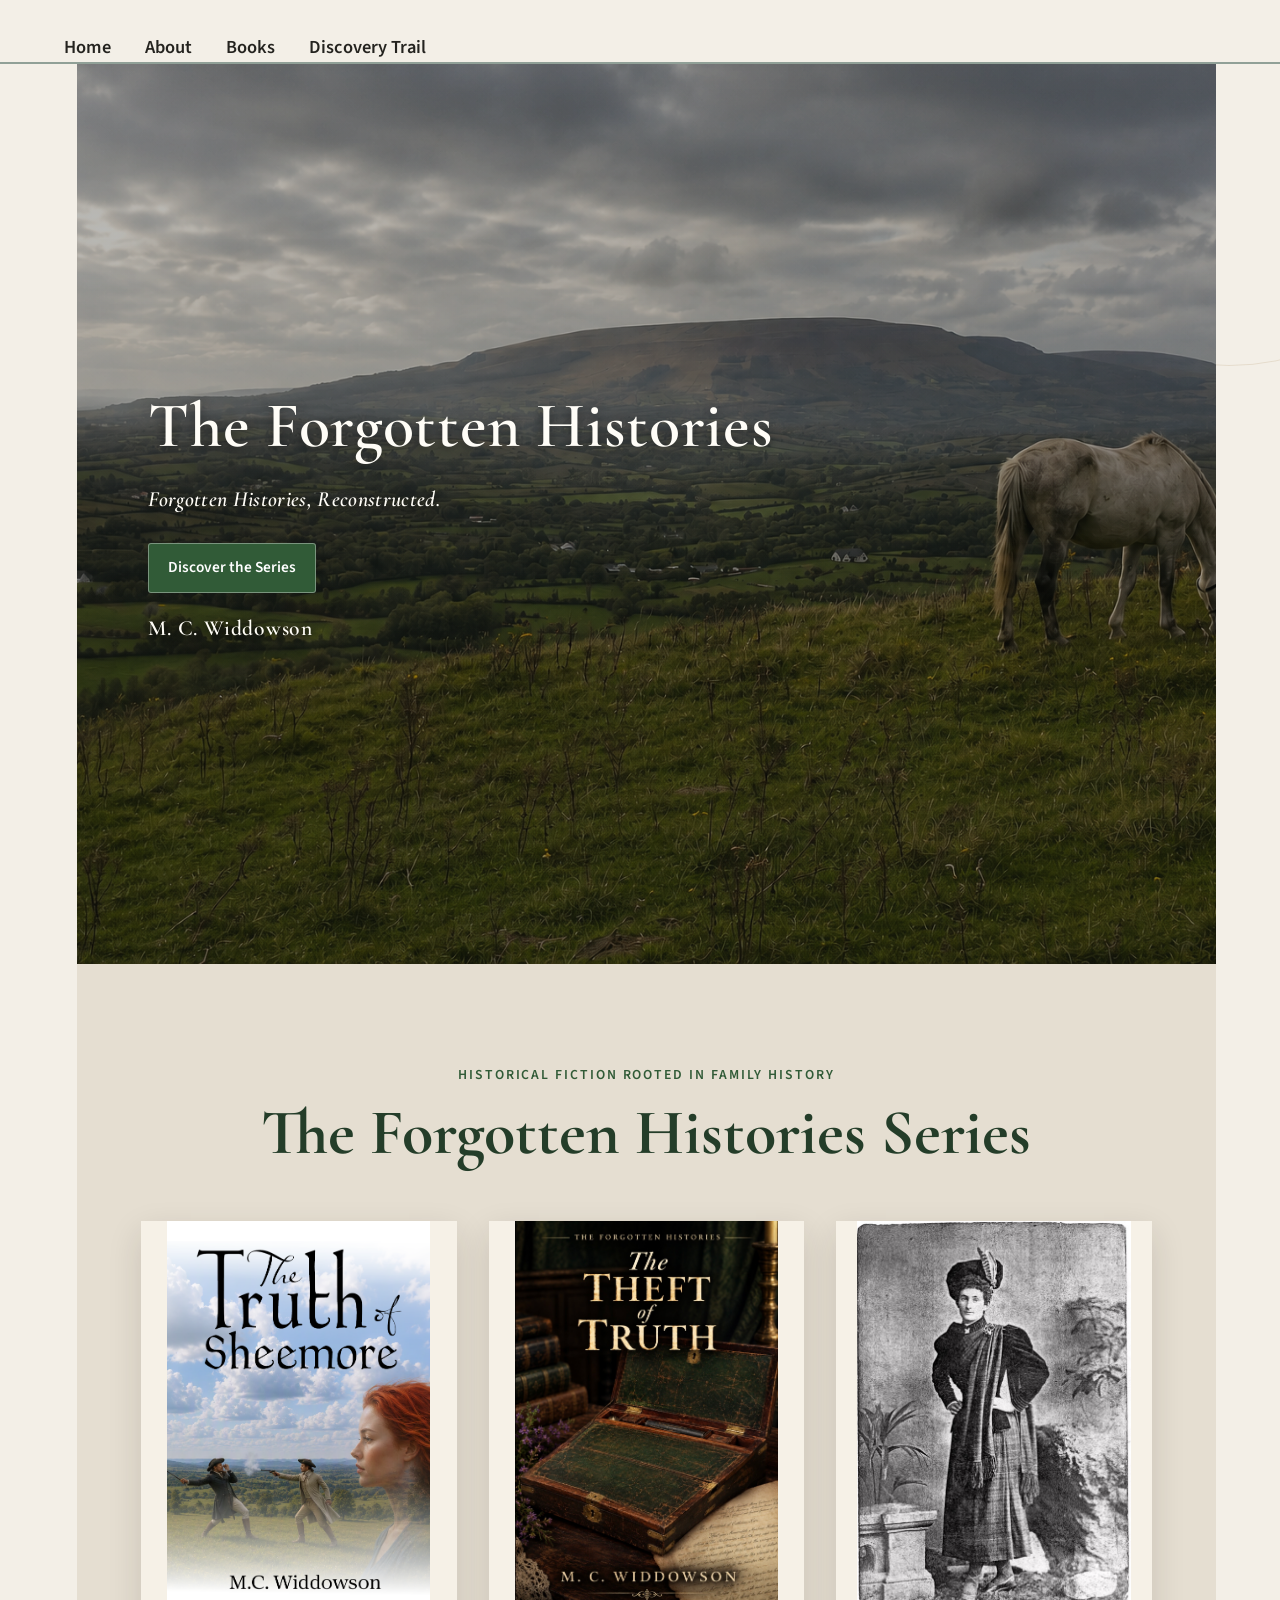
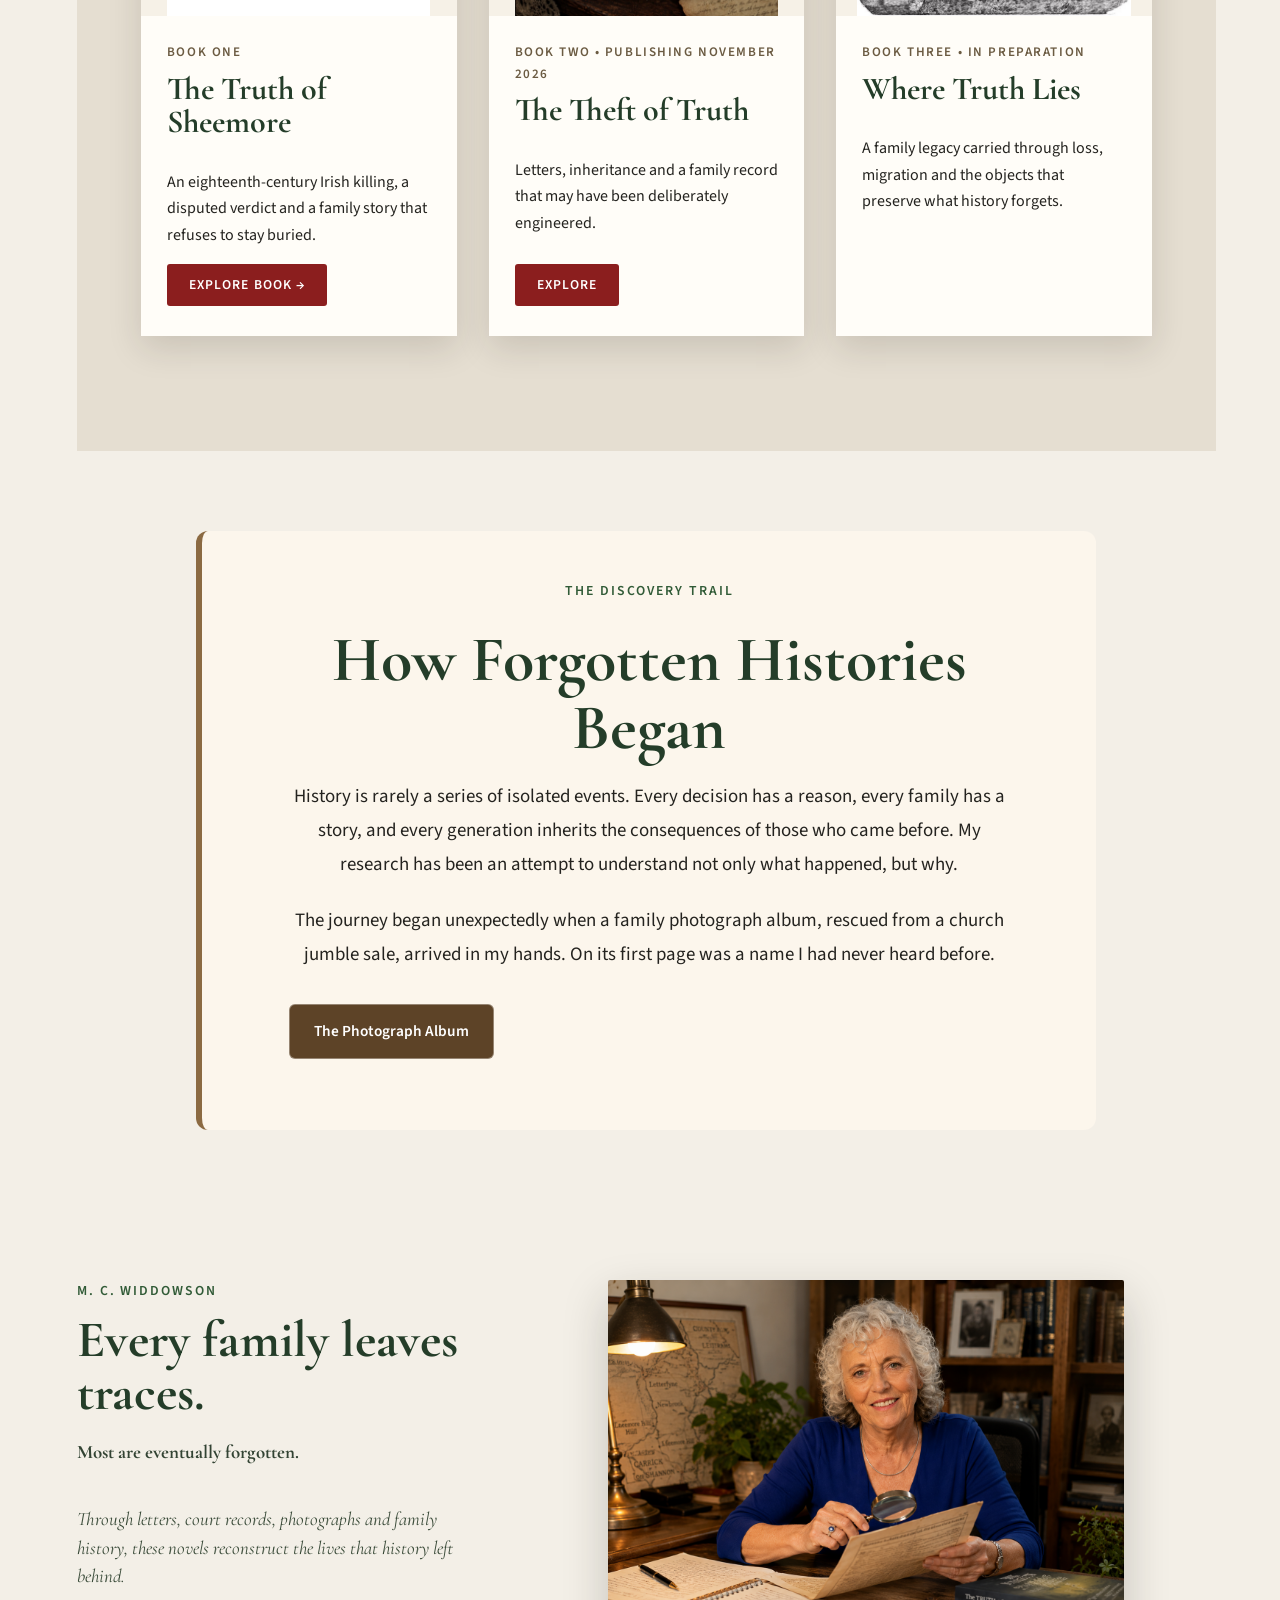
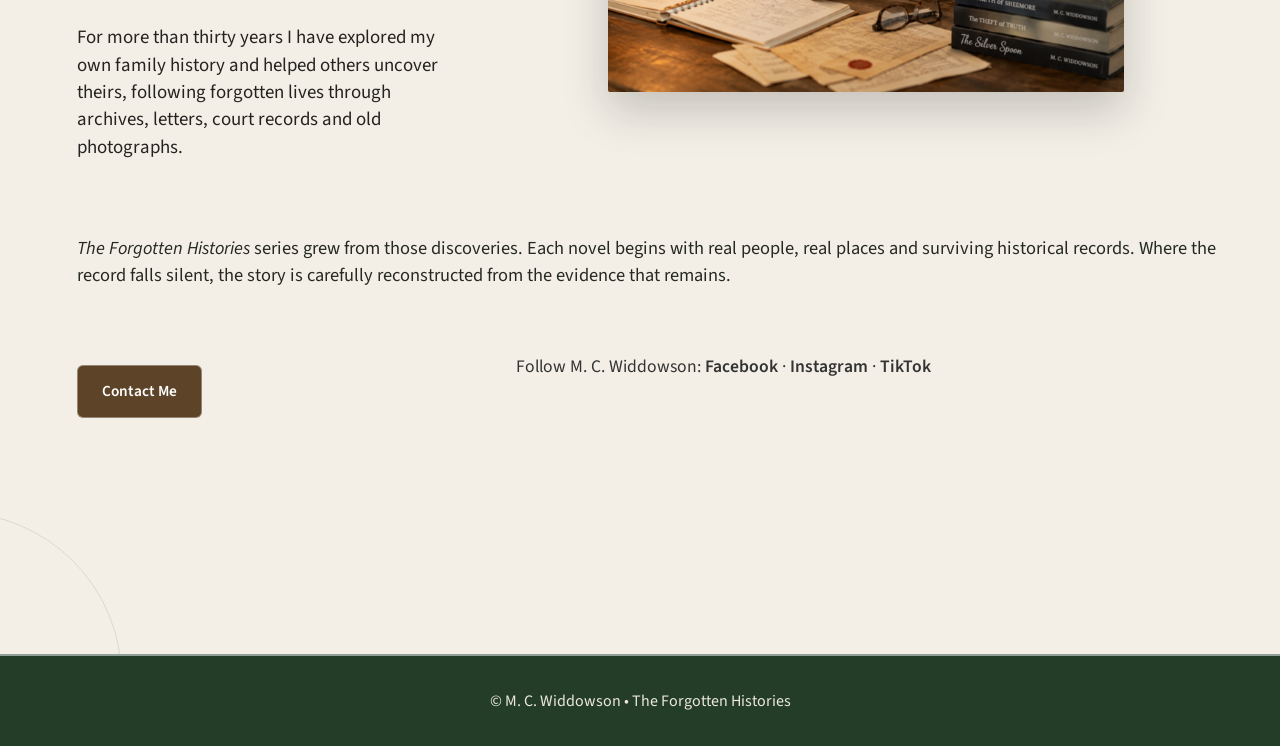
==== index.html @ bf7b57d2 "Update homepage, book links and Book Three image" ====
<!DOCTYPE html>
<html lang="en">
<head>
  <meta charset="UTF-8">
  <meta name="viewport" content="width=device-width, initial-scale=1.0">
<title>The Forgotten Histories | M. C. Widdowson</title>
<meta name="description" content="The Forgotten Histories by M. C. Widdowson. Historical fiction inspired by real family history, archives, court records and forgotten lives.">
  <link rel="preconnect" href="https://fonts.googleapis.com">
  <link rel="preconnect" href="https://fonts.gstatic.com" crossorigin>
  <link href="https://fonts.googleapis.com/css2?family=Cormorant+Garamond:wght@400;600;700&family=Source+Sans+3:wght@300;400;600&display=swap" rel="stylesheet">
  <link rel="stylesheet" href="style.css">
</head>
<body>
  <nav aria-label="Main navigation">
    <ul>
     <li><a href="index.html">Home</a></li>
      <li><a href="#about">About</a></li>
      <li><a href="#books">Books</a></li>
     <li><a href="#discovery">Discovery Trail</a></li>
    </ul>
  </nav>

<main>

 <section class="book-intro" aria-labelledby="book-title">  
  
<header class="hero" id="forgotten-histories">
  

  <div class="hero-content">
    <h1>The Forgotten Histories</h1>
    <p class="hero-tagline">Forgotten Histories, Reconstructed.</p>
    <a class="button" href="#books">Discover the Series</a>
    <div class="authorline">M. C. Widdowson</div>
  </div>
</header>


  <section id="books" class="books">
    <p class="eyebrow">Historical fiction rooted in family history</p>
    <h2>The Forgotten Histories Series</h2>
<div class="series-grid">
    <article class="book-card">
  <a class="book-image-link" href="sheemore.html">
    <img
      class="book-card-image"
      src="truth-cover.png"
      alt="The Truth of Sheemore by M. C. Widdowson">
  </a>

  <div class="book-card-content">
    <p class="book-number">Book One</p>

    <h3>The Truth of Sheemore</h3>

    <p class="book-summary">
      An eighteenth-century Irish killing, a disputed verdict and a
      family story that refuses to stay buried.
    </p>

    <a class="book-button" href="sheemore.html">
      Explore Book
      <span aria-hidden="true">→</span>
    </a>
  </div>
</article>

      <article class="book-card">
   <img src="theft-cover.jpg" alt="Cover of The Theft of Truth by M. C. Widdowson">
    <div class="book-copy">
          <p class="book-number">Book Two • Publishing November 2026</p>
          <h3>The Theft of Truth</h3>
          <p>Letters, inheritance and a family record that may have been deliberately engineered.</p>
 <a class="book-button" href="theft-of-truth.html">
  Explore
</a>
         </div>
      </article>

      <article class="book-card">
       <img src="where-truth-lies.jpg" alt="Historical family photograph connected with Where Truth Lies">
        <div class="book-copy">
          <p class="book-number">Book Three • In Preparation</p>
          <h3>Where Truth Lies</h3>
          <p>A family legacy carried through loss, migration and the objects that preserve what history forgets.</p>

        </div>
      </article>
    </div>
  </section>

 
  
  <section id="discovery" class="teaser alternate">
  <p class="eyebrow">The Discovery Trail</p>

  <h2>How Forgotten Histories Began</h2>

  <p>
    History is rarely a series of isolated events. Every decision has a reason,
    every family has a story, and every generation inherits the consequences of
    those who came before. My research has been an attempt to understand not
    only what happened, but why.
  </p>

  

  <p>
    The journey began unexpectedly when a family photograph album, rescued from
    a church jumble sale, arrived in my hands. On its first page was a name I
    had never heard before.
  </p>

  <p class="button-row">
   <a class="button" href="photograph-album.html">The Photograph Album</a>
    
  </p>
</section>
<section id="about" class="welcome">
    <div class="welcome-text">
      <p class="eyebrow">M. C. Widdowson</p>
      <h2>Every family leaves traces.</h2>

      <p class="about-lead"><strong>Most are eventually forgotten.</strong></p>

      <p class="about-mission"><em>Through letters, court records, photographs and family history,
      these novels reconstruct the lives that history left behind.</em></p>

      <p class="about-history">For more than thirty years I have explored my own family history and helped others uncover theirs, following forgotten lives through archives, letters, court records and old photographs.</p>
    </div>

    <div class="author-photo">
      <img src="author.png" alt="M. C. Widdowson examining a historical document at her desk">
    </div>

    <p class="about-closing"><em>The Forgotten Histories</em> series grew from those discoveries. Each novel begins with real people, real places and surviving historical records. Where the record falls silent, the story is carefully reconstructed from the evidence that remains.</p>
    <p class="button-row">
  <a class="button" href="mailto:widdowson.mad@icloud.com">Contact Me</a>
</p>
<p class="social-links">
  Follow M. C. Widdowson:
  <a href="https://www.facebook.com/profile.php?id=61592812029102" target="_blank" rel="noopener">Facebook</a>
  <span>·</span>
  <a href="https://www.instagram.com/maddy_wid/" target="_blank" rel="noopener">Instagram</a>
  <span>·</span>
  <a href="https://www.tiktok.com/@caldycat55" target="_blank" rel="noopener">TikTok</a>
</p>

  </section>
<section class="newsletter-signup">

  <script async data-uid="835c51f459"

          src="https://m-c-widdowson.kit.com/835c51f459/index.js"></script>

</section>

</main>
<footer id=""contact">
  <p>© M. C. Widdowson • The Forgotten Histories</p>

</footer>

<script data-goatcounter="https://mcwiddowson.goatcounter.com/count"
        async src="//gc.zgo.at/count.js"></script>


</body>
</html>
---- style.css ----
* {
  box-sizing: border-box;
}

html {
  scroll-behavior: smooth;
}

body {
  margin: 0;
  color: #24231f;
  background: #f3efe7;
  font-family: "Source Sans 3", Arial, sans-serif;
  line-height: 1.65;
}

.hero {
  min-height: 100vh;
  position: relative;
  display: flex;
  flex-direction: column;
  color: #fffdf7;
  background:
    linear-gradient(rgba(22, 25, 20, .29), rgba(22, 25, 20, .36)),
    url("sheemore-hero.png") center 44% / cover no-repeat;
}

nav {
  padding: 32px 5vw 0;
}

nav ul {
  display: flex;
  justify-content: flex-start;
  flex-wrap: wrap;
  gap: 34px;
  margin: 0;
  padding: 0;
  list-style: none;
}

nav a {
  color: #fffdf7;
  text-decoration: none;
  font-size: 1.15rem;
  font-weight: 600;
  text-shadow: 0 1px 4px rgba(0, 0, 0, .5);
}

nav a:hover,
nav a:focus {
  text-decoration: underline;
  text-underline-offset: 5px;
}

.hero-content {
  width: min(700px, 82vw);
  margin: auto 0 auto 5.6vw;
  padding: 20px 0 120px;
  transform: translateY(55px);
}

h1, h2, h3 {
  font-family: "Cormorant Garamond", Georgia, serif;
  line-height: 1.05;
}

h1 {
  margin: 0 0 22px;
  max-width: 650px;
  font-size: clamp(2.7rem, 5vw, 4.6rem);
  font-weight: 600;
  letter-spacing: .01em;
  text-shadow: 0 2px 12px rgba(0, 0, 0, .45);
}

.hero-content > p {
  max-width: 620px;
  margin: 0 0 26px;
  font-size: clamp(1.15rem, 1.7vw, 1.45rem);
  text-shadow: 0 1px 6px rgba(0, 0, 0, .55);
}

.button {
  display: inline-block;
  padding: 11px 19px;
  color: #fff;
  background: #315b37;
  border: 1px solid rgba(255,255,255,.35);
  border-radius: 3px;
  text-decoration: none;
  font-size: .96rem;
  font-weight: 600;
}

.button:hover,
.button:focus {
  background: #24482a;
}

.authorline {
  margin-top: 18px;
  font-size: 1rem;
}

.welcome {
  width: min(1120px, 90vw);
  margin: 0 auto;
  padding: 100px 0;
  display: grid;
  grid-template-columns: 1.25fr .75fr;
  align-items: center;
  gap: 70px;
}

.eyebrow {
  margin: 0 0 12px;
  color: #315b37;
  font-size: .86rem;
  font-weight: 600;
  letter-spacing: .14em;
  text-transform: uppercase;
}

h2 {
  margin: 0 0 26px;
  font-size: clamp(2.7rem, 5vw, 4.4rem);
  color: #243d29;
}

.welcome-text p:not(.eyebrow),
.teaser p:not(.eyebrow) {
  font-size: 1.18rem;
}

.author-photo img {
  width: 92%;
  margin: 0 auto;
  display: block;
  border-radius: 2px;
  box-shadow: 0 18px 45px rgba(34, 32, 27, .22);
}

.books {
  padding: 100px 5vw 115px;
  text-align: center;
  background: #e5ded1;
}

.books > h2 {
  margin-bottom: 55px;
}

.book-grid {
  width: min(1080px, 100%);
  margin: 0 auto;
  display: grid;
  grid-template-columns: repeat(3, 1fr);
  gap: 34px;
  align-items: start;
}

.book-card {
  overflow: hidden;
  background: #fffdf8;
  box-shadow: 0 12px 32px rgba(32, 29, 23, .14);
  text-align: left;
  display: flex;
  flex-direction: column;
 }

.book-card img {
  width: 100%;
  aspect-ratio: 4 / 5;
  display: block;
  object-fit: contain;
  background: #f6f1e7;
}

.book-copy {
  padding: 26px 26px 30px;
  display: flex;
  flex-direction: column;
  flex:1;
}

.book-number {
  margin: 0 0 8px;
  color: #6b5b42;
  font-size: .82rem;
  font-weight: 600;
  letter-spacing: .12em;
  text-transform: uppercase;
}

.book-card h3 {
  margin: 0 0 14px;
  color: #243d29;
  font-size: 2rem;
}

.book-card p:last-child {
  margin-bottom: 0;
}

.teaser {
  padding: 95px max(7vw, 24px);
  text-align: center;
  background: #f7f3ec;
}

.teaser p {
  max-width: 720px;
  margin-left: auto;
  margin-right: auto;
}

.teaser.alternate {
  background: #ded6c7;
}

footer {
  padding: 32px 20px;
  color: #ece8de;
  background: #243d29;
  text-align: center;
}

footer p {
  margin: 0;
}

@media (max-width: 900px) {
  nav ul {
    justify-content: center;
    gap: 14px 20px;
  }

  .hero-content {
    margin-left: 7vw;
    transform: translateY(-20px);
  }

  .welcome,
  .book-grid {
    grid-template-columns: 1fr;
  }

  .welcome {
    gap: 38px;
  }

  .author-photo {
    max-width: 520px;
    margin: 0 auto;
  }

  .book-card {
    max-width: 520px;
    margin: 0 auto;
  }
}

@media (max-width: 560px) {
  nav {
    padding: 18px 18px 0;
  }

  nav ul {
    font-size: .9rem;
  }

  .hero-content {
    width: 86vw;
    margin-left: 7vw;
    padding-bottom: 80px;
  }

  h1 {
    font-size: 3.2rem;
  }

  .welcome,
  .books,
  .teaser {
    padding-top: 70px;
    padding-bottom: 70px;
  }
}


/* Wording and author-section refinement */
.hero-tagline {
  font-family: "Cormorant Garamond", Georgia, serif;
  font-style: italic;
  font-weight: 600;
  letter-spacing: .015em;
}

.authorline {
  font-family: "Cormorant Garamond", Georgia, serif;
  font-size: 1.35rem;
  font-weight: 600;
  letter-spacing: .035em;
  text-shadow: 0 1px 6px rgba(0, 0, 0, .55);
}

.welcome {
  min-height: 100vh;
  padding-top: 110px;
  padding-bottom: 110px;
}

.welcome-text {
  max-width: 690px;
}

.welcome .about-lead {
  margin-top: 0;
  margin-bottom: 28px;
  color: #324333;
  font-family: "Cormorant Garamond", Georgia, serif;
  font-size: clamp(1.45rem, 2.2vw, 2rem);
  line-height: 1.35;
}

.welcome-text h2 {
  margin-bottom: 22px;
}

@media (max-width: 900px) {
  .welcome {
    min-height: auto;
  }
}


/* Final author-section spacing and scale */
.welcome-text h2 {
  font-size: clamp(3rem, 5.2vw, 5.2rem);
  line-height: 1.02;
  margin-bottom: 34px;
}

.welcome .about-lead {
  margin-bottom: 40px;
}

.welcome-text > p:not(.eyebrow):not(.about-lead) {
  margin-top: 0;
  margin-bottom: 34px;
}

.welcome-text > p:last-child {
  margin-bottom: 0;
}

.author-photo img {
  width: 100%;
  height: auto;
  display: block;
  object-fit: cover;
}

@media (max-width: 900px) {
  .welcome-text h2 {
    font-size: clamp(2.7rem, 10vw, 4.2rem);
  }
}


/* Final typography refinement */

.welcome-text h2{
    font-size:clamp(2.7rem,4.5vw,4.4rem);
}

.about-lead{
    margin-bottom:0.35rem;
    font-size:1.55rem;
    color:#2f4732;
}

.about-mission{
    margin-top:0;
    margin-bottom:2.5rem;
    font-family:"Cormorant Garamond", Georgia, serif;
    font-size:clamp(1.45rem,2vw,1.9rem);
    line-height:1.45;
    color:#3a4b39;
}


/* About-section layout: narrower opening text, larger portrait,
   and the closing paragraph across the full page width. */
.welcome {
  width: min(1380px, 89vw);
  grid-template-columns: minmax(350px, 0.78fr) minmax(560px, 1.42fr);
  grid-template-areas:
    "copy portrait"
    "closing closing";
  align-items: start;
  column-gap: clamp(52px, 6vw, 96px);
  row-gap: 54px;
}

.welcome-text {
  grid-area: copy;
  max-width: 500px;
}
.author-photo {
  grid-area: portrait;
  align-self: center;
  width: 92%;
  justify-self: center;
}

.author-photo img {
  width: 100%;
  max-height: 610px;
  object-fit: cover;
  object-position: center;
}

.about-history {
  max-width: 490px;
}

.about-closing {
  grid-area: closing;
  width: 100%;
  max-width: none;
  margin: 0;
  color: #252922;
  font-size: clamp(1.2rem, 1.45vw, 1.48rem);
  line-height: 1.55;
}

@media (max-width: 1040px) {
  .welcome {
    width: min(920px, 88vw);
    grid-template-columns: 1fr;
    grid-template-areas:
      "copy"
      "portrait"
      "closing";
    row-gap: 42px;
  }

  .welcome-text,
  .about-history {
    max-width: 720px;
  }

  .author-photo {
    width: 100%;
    max-width: 760px;
  }

  .author-photo img {
    max-height: none;
  }
}


/* Fit the whole About section onto a typical desktop screen */
.welcome{
    padding-top:70px;
    padding-bottom:55px;
    row-gap:34px;
    column-gap:54px;
}

.welcome-text h2{
    font-size:clamp(2.5rem,4vw,3.9rem);
    margin-bottom:20px;
    line-height:1.03;
}

.about-lead{
    margin-bottom:0.2rem;
    font-size:1.35rem;
}

.about-mission{
    margin-bottom:1.7rem;
    max-width:420px;
    line-height:1.5;
}

.about-history{
    margin-bottom:0;
    max-width:430px;
    line-height:1.45;
}

.author-photo{
    align-self:start;
}

.author-photo img{
    max-height:520px;
}

.about-closing{
    margin-top:-8px;
    font-size:1.15rem;
    line-height:1.45;
}

@media (max-width:1040px){
    .welcome{
        padding-top:70px;
        padding-bottom:70px;
    }
    .author-photo img{
        max-height:none;
    }
}


/* FINAL BALANCE
   Reduce portrait by ~20% so the page breathes and the
   closing paragraph fits comfortably on a desktop screen.
*/

.author-photo{
    display:flex;
    justify-content:center;
    align-items:flex-start;
}

.author-photo img{
    width:80%;
    max-width:640px;
    max-height:430px;
    height:auto;
    object-fit:cover;
}

.welcome{
    row-gap:24px;
}

.about-closing{
    margin-top:-4px;
    padding-top:0;
}

@media (max-width:1040px){
    .author-photo img{
        width:100%;
        max-height:none;
    }
}
.book-button {
    display: inline-block;
    margin-top: 18px;
    padding: 10px 22px;
    background: #8b1e1e;
    color: #fff;
    text-decoration: none;
    border-radius: 3px;
    font-size: 0.85rem;
    font-weight: 600;
    letter-spacing: .08em;
    text-transform: uppercase;
}

.book-button:hover {
    background: #6f1818;
}
.book-grid {
  align-items: stretch;
}

.book-card {
  height: auto;
  display: flex;
  flex-direction: column;
}

.book-copy,
.book-card-content {
  display: flex;
  flex-direction: column;
  flex: 1;
  min-height: 230px;
  padding: 26px 26px 30px;
}

.book-button {
  margin-top: auto;
  align-self: flex-start;
}

/* Discovery Trail */

#discovery {
  max-width: 900px;
  margin: 5rem auto;
  padding: 3rem;
  background: rgba(255,248,238,0.75);
  border-left: 6px solid #8b6a42;
  border-radius: 12px;
}

#discovery h2 {
  margin-bottom: 1rem;
}

#discovery p {
  margin-bottom: 1.4rem;
  line-height: 1.8;
}

.button-row {
  display: flex;
  flex-wrap: wrap;
  gap: 1rem;
  margin-top: 2rem;
}

.button-row .button {
  display: inline-block;
  padding: 0.8rem 1.5rem;
  background: #5d4327;
  color: white;
  text-decoration: none;
  border-radius: 6px;
}

.button-row .button:hover {
  background: #7a5b39;
}
.page-header {
    text-align: center;
    margin: 60px 0 30px;
}

.subtitle {
    font-size: 0.85rem;
    letter-spacing: 3px;
    color: #7a2e2e;
    text-transform: uppercase;
    margin-bottom: 12px;
}
.album-cover {
    display: block;
    width: 350px;
    max-width: 90%;
    margin: 30px auto;
    border-radius: 8px;
}

.document {
    display: block;
    width: 700px;
    max-width: 100%;
    margin: 40px auto;
}

.evidence {
    max-width: 900px;
    margin: 10px auto 40px;
    padding: 0 20px;
}

.intro {
    max-width: 800px;
    margin: auto;
    padding: 20px;
    line-height: 1.8;
}

blockquote {
    font-size: 1.5rem;
    text-align: center;
    color: #7a2e2e;
    margin: 15px 0;
}

.caption {
    text-align: center;
    font-style: italic;
    color: #666;
}

.next-page {
    text-align: center;
    margin: 80px 0;
}

.next-page a {
    font-size: 1.2rem;
    text-decoration: none;
}marriage
.page-header h1 {
    font-size: 3rem;
    line-height: 1.1;
    margin: 0;
}
.page-header {
    display: flex;
    flex-direction: column;
    align-items: center;
}

.page-header h1 {
    text-align: center;
}

.page-header .subtitle {
    margin-top: 8px;
}
.page-header {
    margin: 35px 0 15px;
}

.album-cover {
    margin: 20px auto 30px;
}
.album-cover {
    display: block;
    width: 350px;
    max-width: 90%;
    height: auto;
    margin: 20px auto 30px;
    border-radius: 8px;
}
.intro {
    padding-bottom: 0;
}

.intro p:last-of-type {
    margin-bottom: 10px;
}

.evidence {
    margin-top: 0;
}

/* Final layout for the marriage discovery section */

.marriage-discovery {
    width: 100%;
    margin: 40px 0 70px;
    padding: 0;
    display: block;
}

.marriage-text {
    width: 100%;
}

.discovery-full-page {
    display: block;
    width: min(92vw, 1100px);
    height: auto;
    margin: 30px auto 70px;
}
.story {
    max-width: 900px;
    margin: 30px auto;
    padding: 0 20px;
    line-height: 1.8;
    font-size: 1.18rem;
}
.social-links {
  font-size: 1.1rem;
  color: #333;
  margin-top: 1.2rem;
}

.social-links a {
  color: var(--green);
  font-weight: 600;
  text-decoration: none;
}

.social-links a:hover {
  text-decoration: underline;
}

/* Newsletter signup */
.newsletter-signup {
  max-width: 700px;
  margin: 3rem auto;
  padding: 0 1.5rem;
}

 .book-intro {
      min-height: auto;
      display: grid;
      align-items: center;
      padding: 0 6vw 3rem;
      position: relative;
      overflow: hidden;
    }

    .book-intro::before {
      content: "";
      position: absolute;
      width: 480px;
      height: 480px;
      right: -190px;
      top: -180px;
      border: 1px solid rgba(164, 136, 86, 0.18);
      border-radius: 50%;
    }

    .book-intro::after {
      content: "";
      position: absolute;
      width: 330px;
      height: 330px;
      left: -210px;
      bottom: -190px;
      border: 1px solid rgba(24, 63, 53, 0.12);
      border-radius: 50%;
    }

    .book-grid {
      width: min(1160px, 100%);
      margin: 0 auto;
      display: grid;
      grid-template-columns: minmax(260px, 0.78fr) minmax(420px, 1.35fr);
      gap: clamp(3rem, 7vw, 7.5rem);
      align-items: start;
      position: relative;
      z-index: 1;
    }

    .cover-wrap {
  width: 340px;
  height: 510px;
  justify-self: center;
  position: relative;
}

.cover-wrap::before {
  content: "";
  position: absolute;
  inset: 0px -0px -0px 0px;
  border: 1px solid rgba(164, 136, 86, 0.45);
  z-index: -1;
}

.book-cover {
  width: 100%;
  height: 100%;
  object-fit: contain;
  display: block;
  background: var(--cream-deep);
  box-shadow: var(--shadow);
}

    .book-copy {
      max-width: 690px;
    }
   .book-intro {
  border-top: 2px solid rgba(24, 63, 53, 0.45);
  border-bottom: 2px solid rgba(24, 63, 53, 0.45);
}
.amazon-button {
  display: inline-block;
  margin-top: 0.8rem;
  padding: 0.8rem 1.6rem;
  border: 1px solid var(--gold);
  border-radius: 4px;
  color: var(--green);
  text-decoration: none;
  font-size: 1rem;
  letter-spacing: 0.04em;
  background: white;
}
body > nav a {
  color: var(--green);
  text-shadow: none;
}
.series-grid {
  width: min(1100px, 100%);
  margin: 3rem auto 0;
  display: grid;
  grid-template-columns: repeat(3, 1fr);
  gap: 2rem;
  align-items: start;
}
.series-grid .book-card {
  height: 100%;
}
@media (max-width: 900px) {
  .book-grid {
    grid-template-columns: 1fr;
  }

  .book-intro .book-copy {
    width: 100%;
    max-width: 100%;
    min-width: 0;
    padding: 0;
  }
}
.continue-link {
  text-align: right;
  margin-top: 1.5rem;
  padding: 0 1rem 1rem;
}

.continue-link a {
  font-weight: 700;
  font-size: 1.1rem;
  color: #315c4a;
  text-decoration: none;
}

.continue-link a:hover {
  text-decoration: underline;
}

.continue-link span {
  margin-left: 0.35rem;
}
.buy-direct-button {
  display: inline-block;
  background-color: #315c4a;
  color: #ffffff;
  padding: 0.85rem 1.4rem;
  border-radius: 4px;
  text-decoration: none;
  font-weight: 700;
}

.buy-direct-button:hover {
  background-color: #244638;
  color: #ffffff;
}
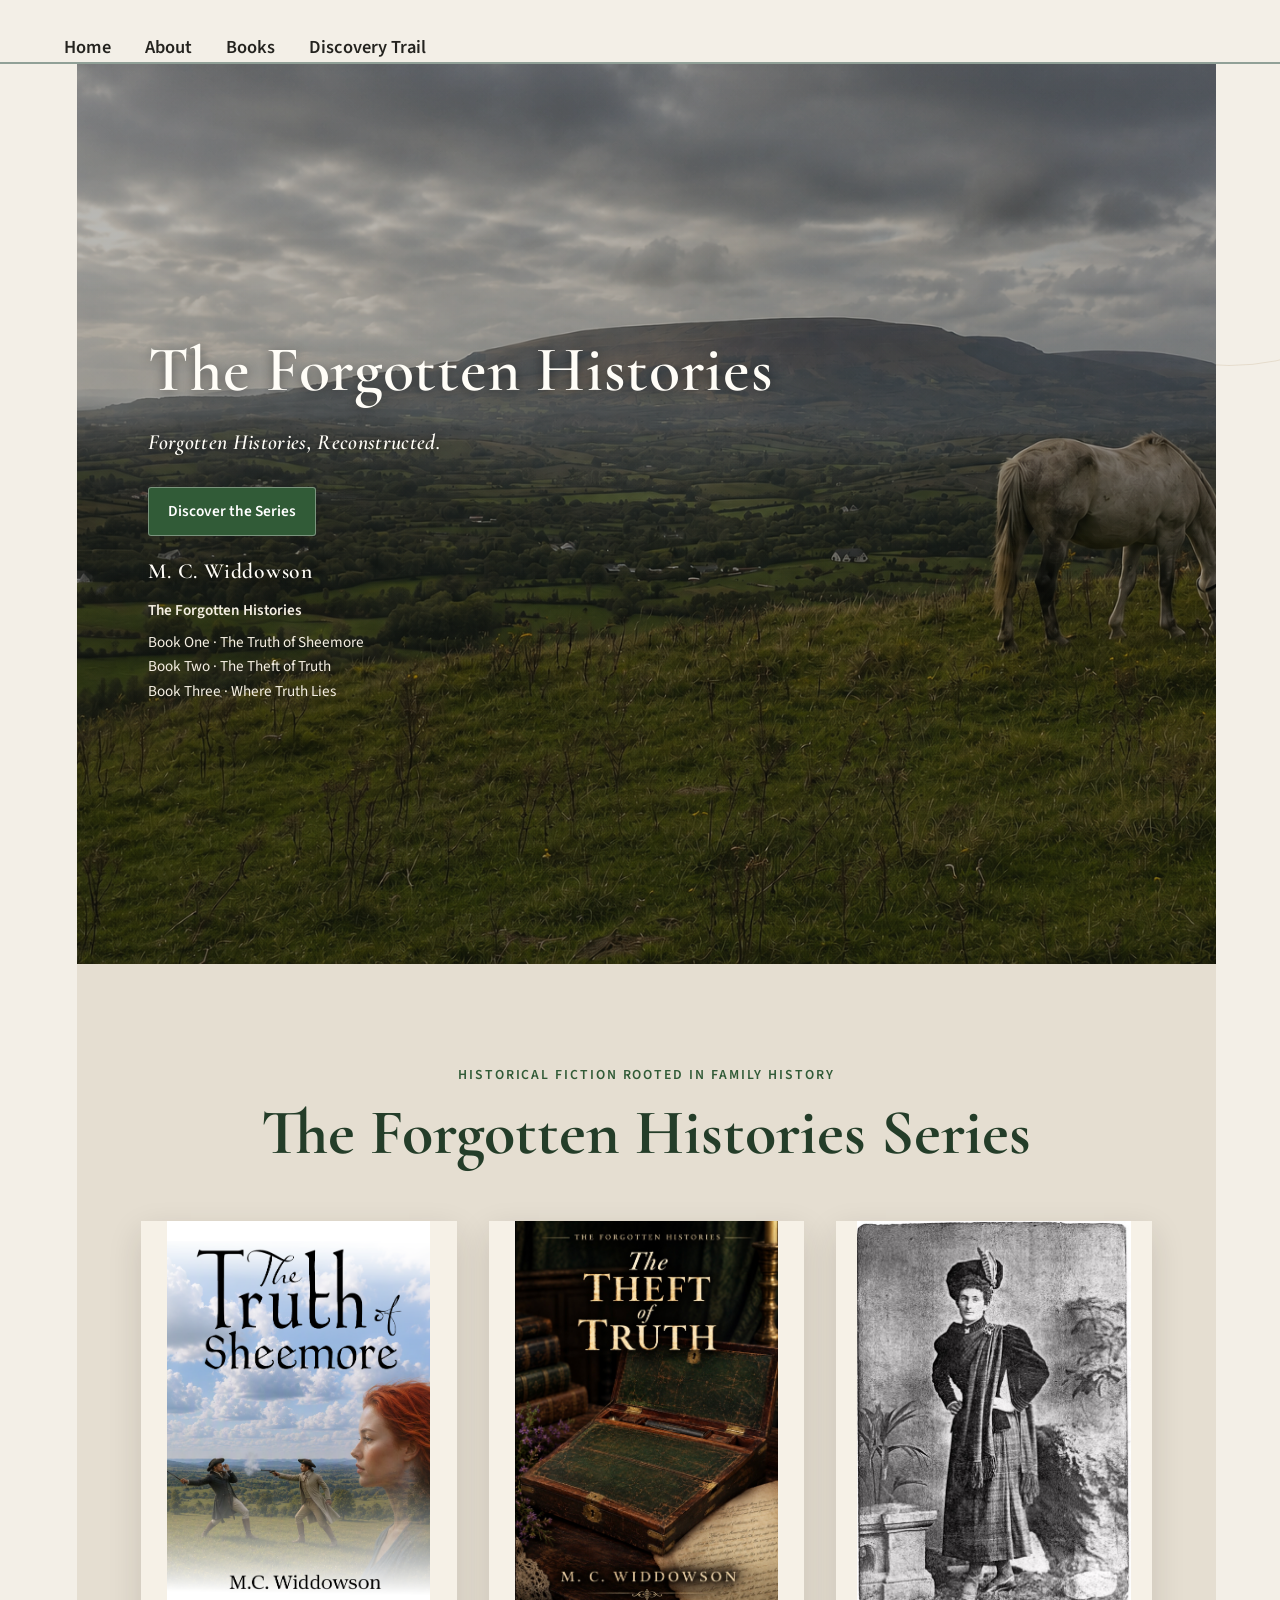
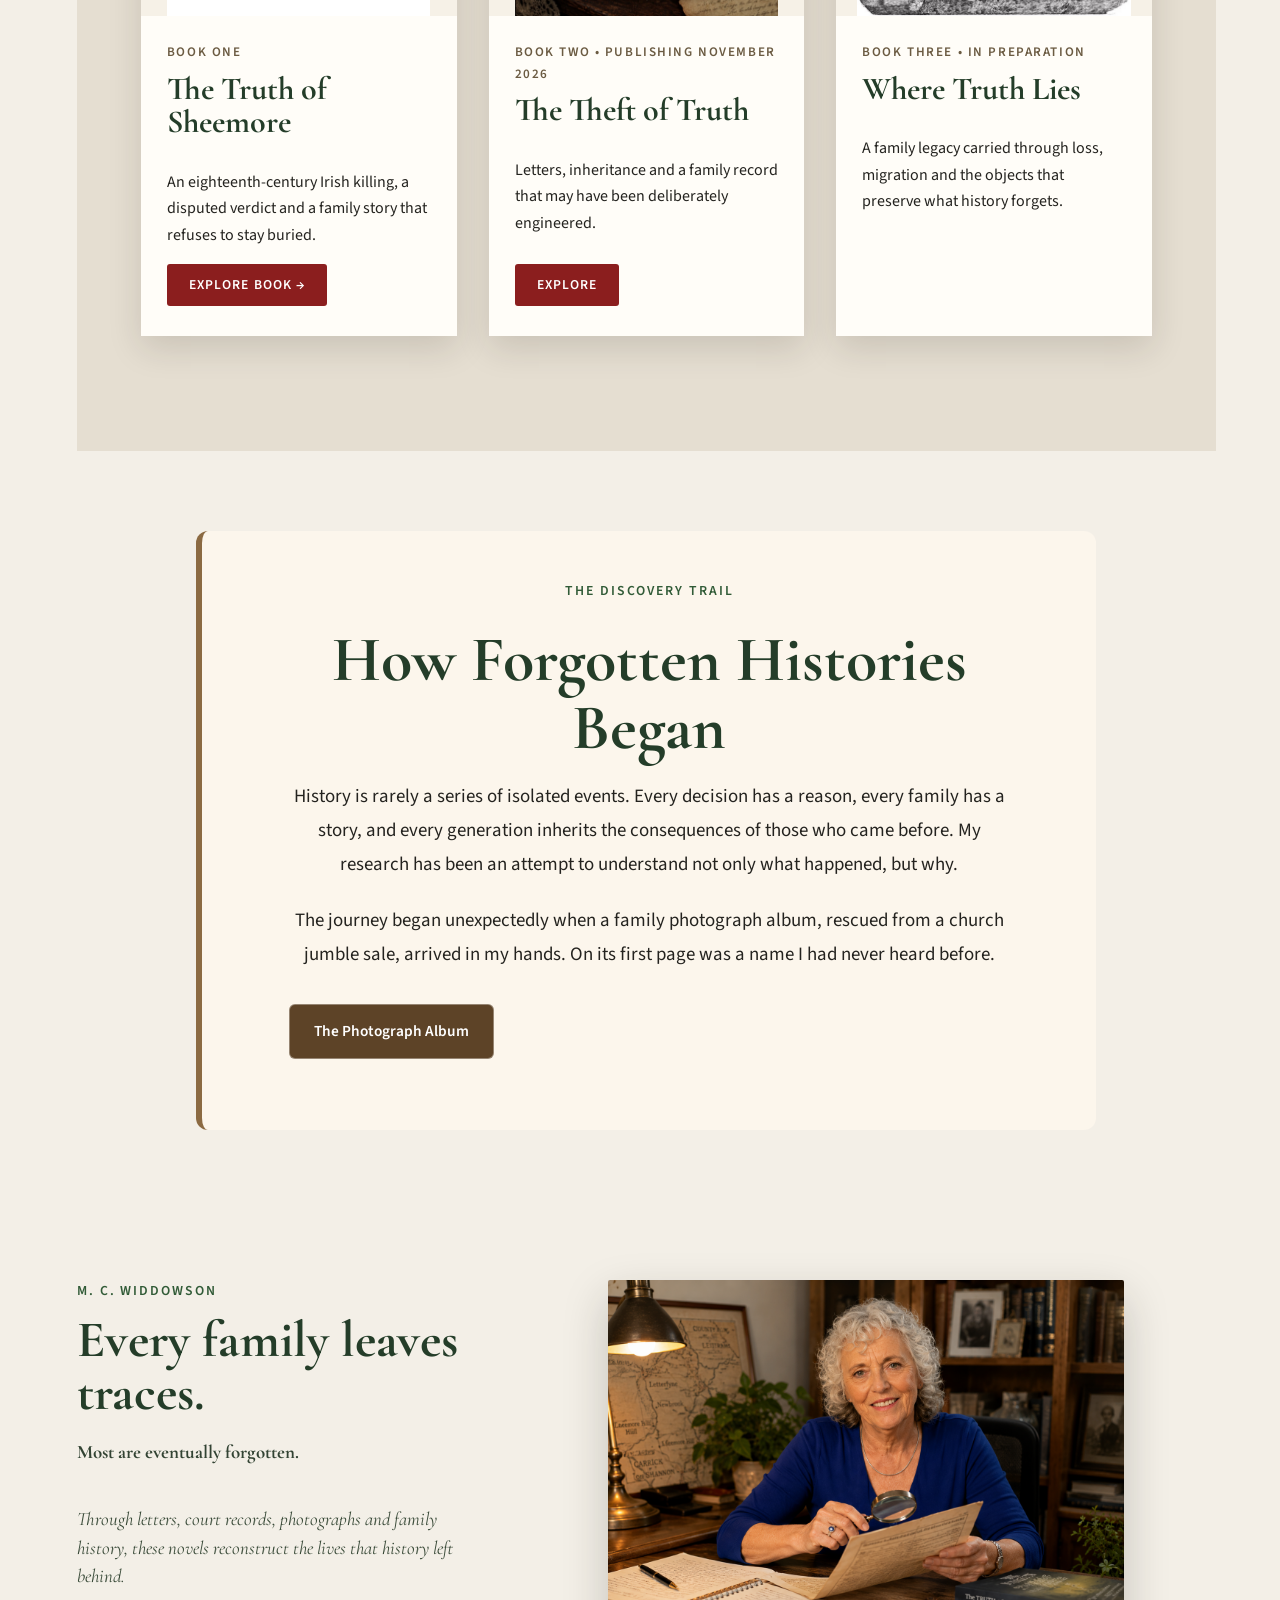
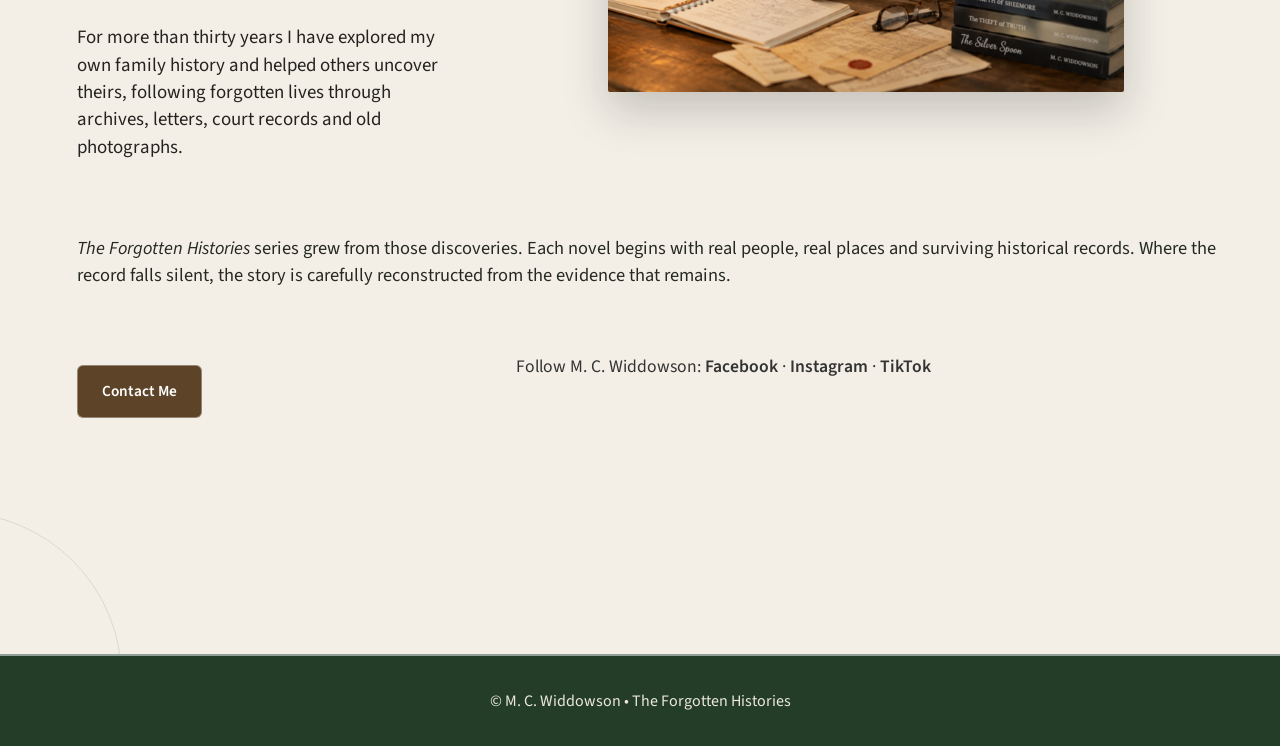
==== commit 64ca2435: "Update website, book pages and Sheemore trailer" ====
--- a/index.html
+++ b/index.html
@@ -32,6 +32,12 @@
     <p class="hero-tagline">Forgotten Histories, Reconstructed.</p>
     <a class="button" href="#books">Discover the Series</a>
     <div class="authorline">M. C. Widdowson</div>
+    <div class="hero-book-links">
+  <div>The Forgotten Histories</div>
+  <a href="sheemore.html">Book One · The Truth of Sheemore</a>
+  <a href="theft-of-truth.html">Book Two · The Theft of Truth</a>
+  <a href="#books">Book Three · Where Truth Lies</a>
+</div>
   </div>
 </header>
 
@@ -156,9 +162,8 @@
 </section>
 
 </main>
-<footer id=""contact">
+<footer id="contact">
   <p>© M. C. Widdowson • The Forgotten Histories</p>
-
 </footer>
 
 <script data-goatcounter="https://mcwiddowson.goatcounter.com/count"
--- a/style.css
+++ b/style.css
@@ -934,4 +934,25 @@
 .buy-direct-button:hover {
   background-color: #244638;
   color: #ffffff;
+}
+.hero-book-links {
+  margin-top: 8px;
+  font-size: 0.95rem;
+  line-height: 1.6;
+}
+
+.hero-book-links div {
+  color: #f5efe3;
+  font-weight: 600;
+  margin-bottom: 8px;
+}
+
+.hero-book-links a {
+  display: block;
+  color: #f5efe3;
+  text-decoration: none;
+}
+
+.hero-book-links a:hover {
+  text-decoration: underline;
 }
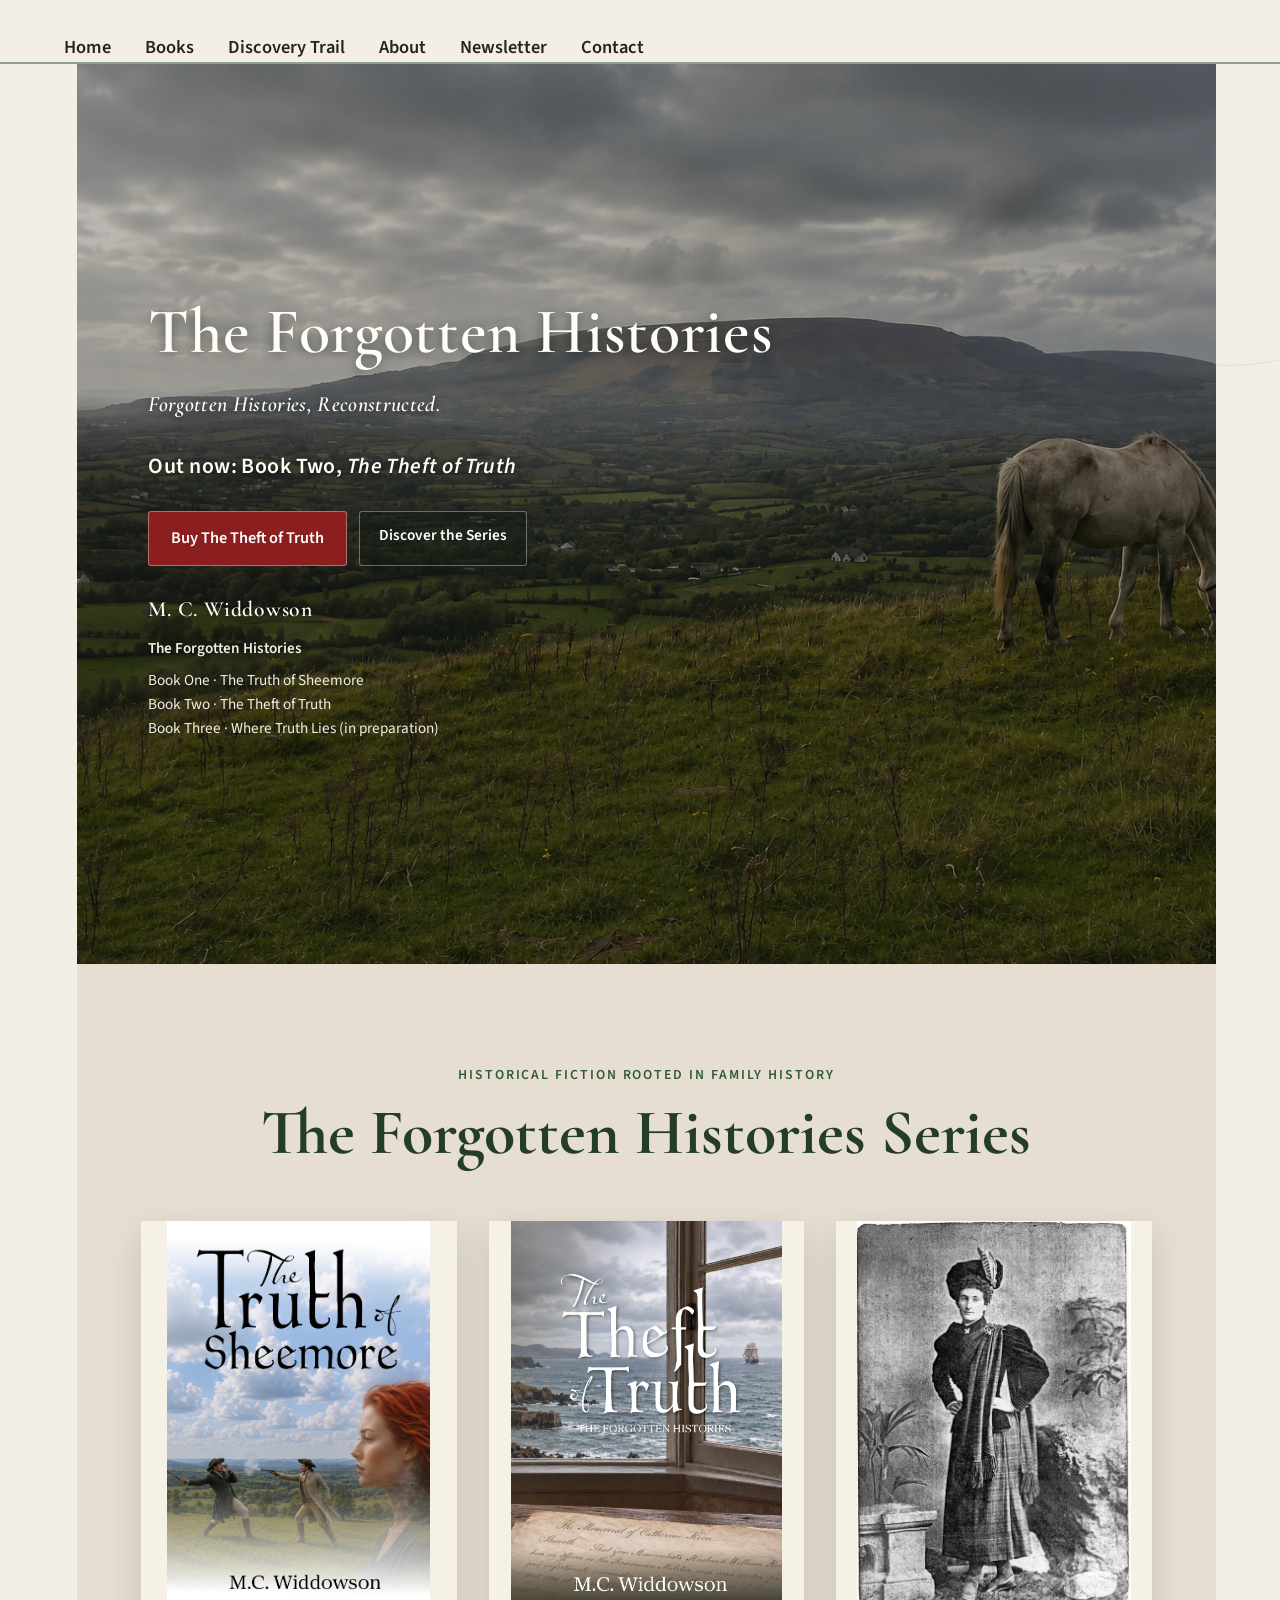
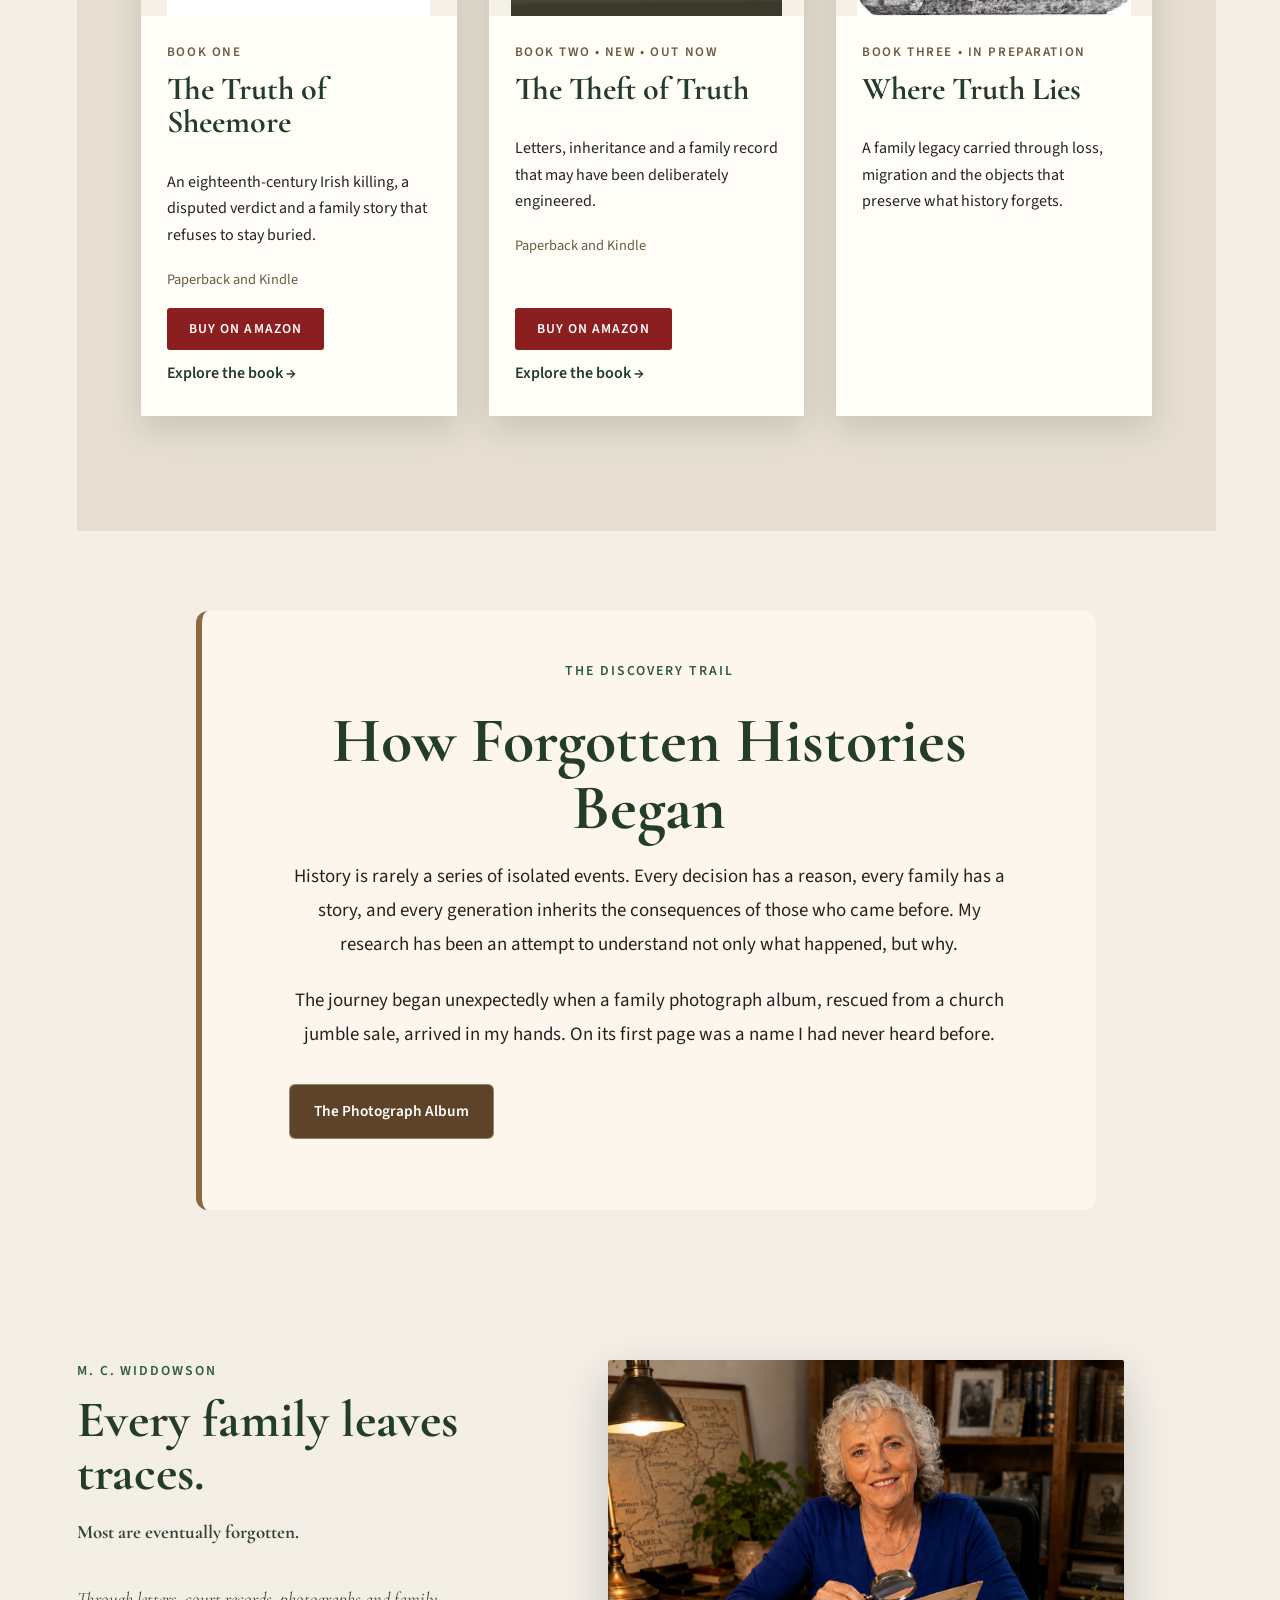
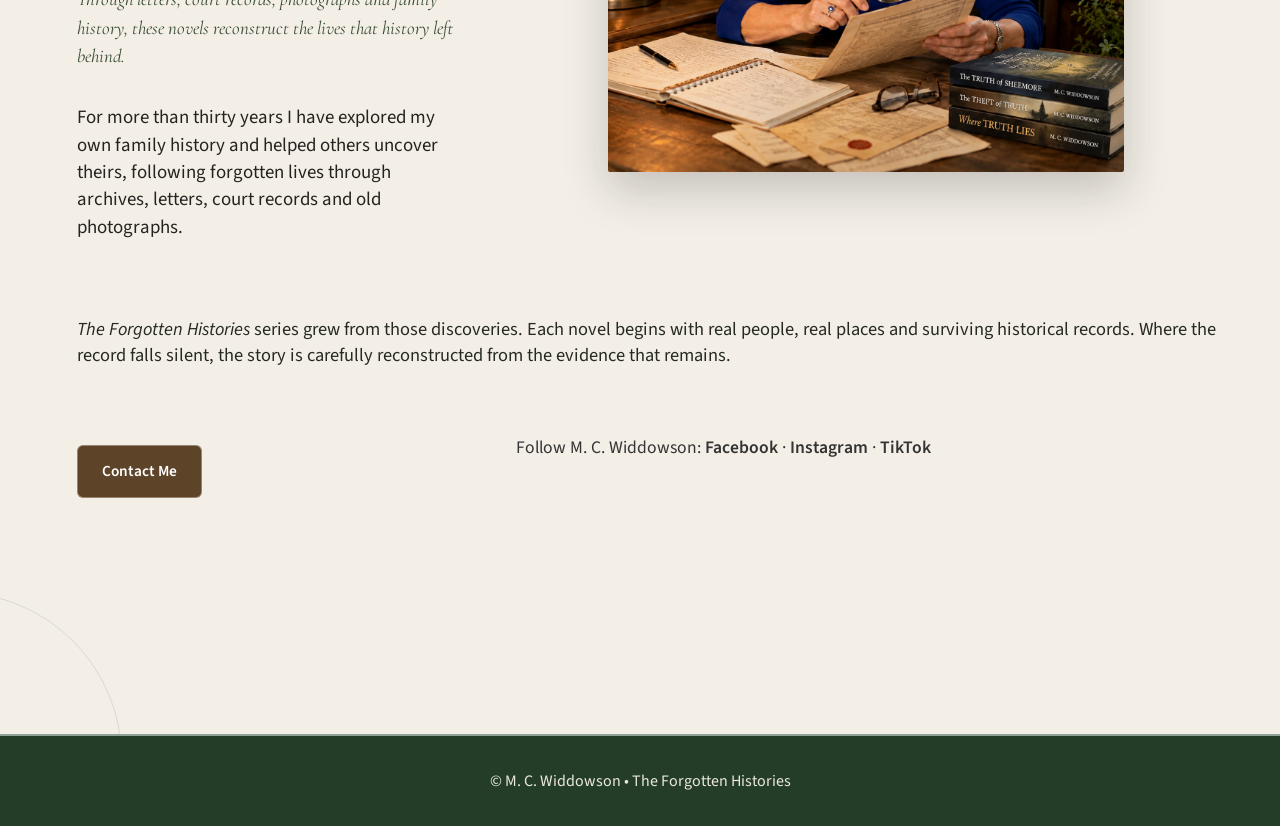
==== commit ee45066b: "Website repairs: buy buttons, navigation, clean HTML, newsletter - Home page: lead with The Theft of" ====
--- a/index.html
+++ b/index.html
@@ -13,16 +13,18 @@
 <body>
   <nav aria-label="Main navigation">
     <ul>
-     <li><a href="index.html">Home</a></li>
+      <li><a href="index.html">Home</a></li>
+      <li><a href="#books">Books</a></li>
+      <li><a href="#discovery">Discovery Trail</a></li>
       <li><a href="#about">About</a></li>
-      <li><a href="#books">Books</a></li>
-     <li><a href="#discovery">Discovery Trail</a></li>
+      <li><a href="#newsletter">Newsletter</a></li>
+      <li><a href="#contact">Contact</a></li>
     </ul>
   </nav>
 
 <main>
 
- <section class="book-intro" aria-labelledby="book-title">  
+ <section class="book-intro">
   
 <header class="hero" id="forgotten-histories">
   
@@ -30,13 +32,17 @@
   <div class="hero-content">
     <h1>The Forgotten Histories</h1>
     <p class="hero-tagline">Forgotten Histories, Reconstructed.</p>
-    <a class="button" href="#books">Discover the Series</a>
+    <p class="hero-new">Out now: Book Two, <em>The Theft of Truth</em></p>
+    <div class="hero-buttons">
+      <a class="button button-buy" href="https://www.amazon.co.uk/dp/B0HP265FR1" target="_blank" rel="noopener">Buy The Theft of Truth</a>
+      <a class="button button-quiet" href="#books">Discover the Series</a>
+    </div>
     <div class="authorline">M. C. Widdowson</div>
     <div class="hero-book-links">
   <div>The Forgotten Histories</div>
   <a href="sheemore.html">Book One · The Truth of Sheemore</a>
   <a href="theft-of-truth.html">Book Two · The Theft of Truth</a>
-  <a href="#books">Book Three · Where Truth Lies</a>
+  <span>Book Three · Where Truth Lies (in preparation)</span>
 </div>
   </div>
 </header>
@@ -50,7 +56,7 @@
   <a class="book-image-link" href="sheemore.html">
     <img
       class="book-card-image"
-      src="truth-cover.png"
+      src="truth-of-sheemore-cover.png"
       alt="The Truth of Sheemore by M. C. Widdowson">
   </a>
 
@@ -64,22 +70,27 @@
       family story that refuses to stay buried.
     </p>
 
-    <a class="book-button" href="sheemore.html">
-      Explore Book
-      <span aria-hidden="true">→</span>
-    </a>
+    <p class="book-formats">Paperback and Kindle</p>
+    <div class="buy-row">
+      <a class="book-button" href="https://www.amazon.co.uk/dp/B0HDQBMN4W" target="_blank" rel="noopener">Buy on Amazon</a>
+      <a class="explore-link" href="sheemore.html">Explore the book <span aria-hidden="true">→</span></a>
+    </div>
   </div>
 </article>
 
       <article class="book-card">
-   <img src="theft-cover.jpg" alt="Cover of The Theft of Truth by M. C. Widdowson">
+    <a class="book-image-link" href="theft-of-truth.html">
+      <img src="theft-cover.jpg" alt="Cover of The Theft of Truth by M. C. Widdowson">
+    </a>
     <div class="book-copy">
-          <p class="book-number">Book Two • Publishing November 2026</p>
+          <p class="book-number">Book Two • New • Out now</p>
           <h3>The Theft of Truth</h3>
           <p>Letters, inheritance and a family record that may have been deliberately engineered.</p>
- <a class="book-button" href="theft-of-truth.html">
-  Explore
-</a>
+          <p class="book-formats">Paperback and Kindle</p>
+          <div class="buy-row">
+            <a class="book-button" href="https://www.amazon.co.uk/dp/B0HP265FR1" target="_blank" rel="noopener">Buy on Amazon</a>
+            <a class="explore-link" href="theft-of-truth.html">Explore the book <span aria-hidden="true">→</span></a>
+          </div>
          </div>
       </article>
 
@@ -140,7 +151,7 @@
     </div>
 
     <p class="about-closing"><em>The Forgotten Histories</em> series grew from those discoveries. Each novel begins with real people, real places and surviving historical records. Where the record falls silent, the story is carefully reconstructed from the evidence that remains.</p>
-    <p class="button-row">
+    <p class="button-row" id="contact">
   <a class="button" href="mailto:widdowson.mad@icloud.com">Contact Me</a>
 </p>
 <p class="social-links">
@@ -153,7 +164,7 @@
 </p>
 
   </section>
-<section class="newsletter-signup">
+<section class="newsletter-signup" id="newsletter">
 
   <script async data-uid="835c51f459"
 
@@ -161,8 +172,9 @@
 
 </section>
 
+</section>
 </main>
-<footer id="contact">
+<footer>
   <p>© M. C. Widdowson • The Forgotten Histories</p>
 </footer>
 
--- a/style.css
+++ b/style.css
@@ -890,7 +890,7 @@
   height: 100%;
 }
 @media (max-width: 900px) {
-  .book-grid {
+  .book-grid, .series-grid {
     grid-template-columns: 1fr;
   }
 
@@ -955,4 +955,63 @@
 
 .hero-book-links a:hover {
   text-decoration: underline;
-}+}
+/* ===== Buying buttons and shared navigation (website repairs, Nov 2026) ===== */
+.hero-new {
+  margin: 0 0 12px;
+  font-size: 1.05rem;
+  font-weight: 600;
+  letter-spacing: .02em;
+}
+.hero-buttons {
+  display: flex;
+  flex-wrap: wrap;
+  gap: 12px;
+  margin-bottom: 26px;
+}
+.button-buy {
+  background: #8b1e1e;
+  font-size: 1.02rem;
+  padding: 13px 22px;
+}
+.button-buy:hover,
+.button-buy:focus {
+  background: #6f1818;
+}
+.button-quiet {
+  background: rgba(20, 30, 22, .45);
+}
+.book-formats {
+  margin: 4px 0 0;
+  color: #6b5b42;
+  font-size: .9rem;
+}
+.buy-row {
+  margin-top: auto;
+  padding-top: 16px;
+  display: flex;
+  flex-wrap: wrap;
+  align-items: center;
+  gap: 10px 18px;
+}
+.buy-row .book-button {
+  margin-top: 0;
+}
+.explore-link {
+  color: #243d29;
+  font-weight: 600;
+  text-decoration: none;
+}
+.explore-link:hover,
+.explore-link:focus {
+  text-decoration: underline;
+}
+.hero-book-links span {
+  display: block;
+  color: #f5efe3;
+}
+/* Keep text inside the book cards padded on phones */
+.series-grid .book-copy,
+.series-grid .book-card-content {
+  padding: 26px 26px 30px;
+}
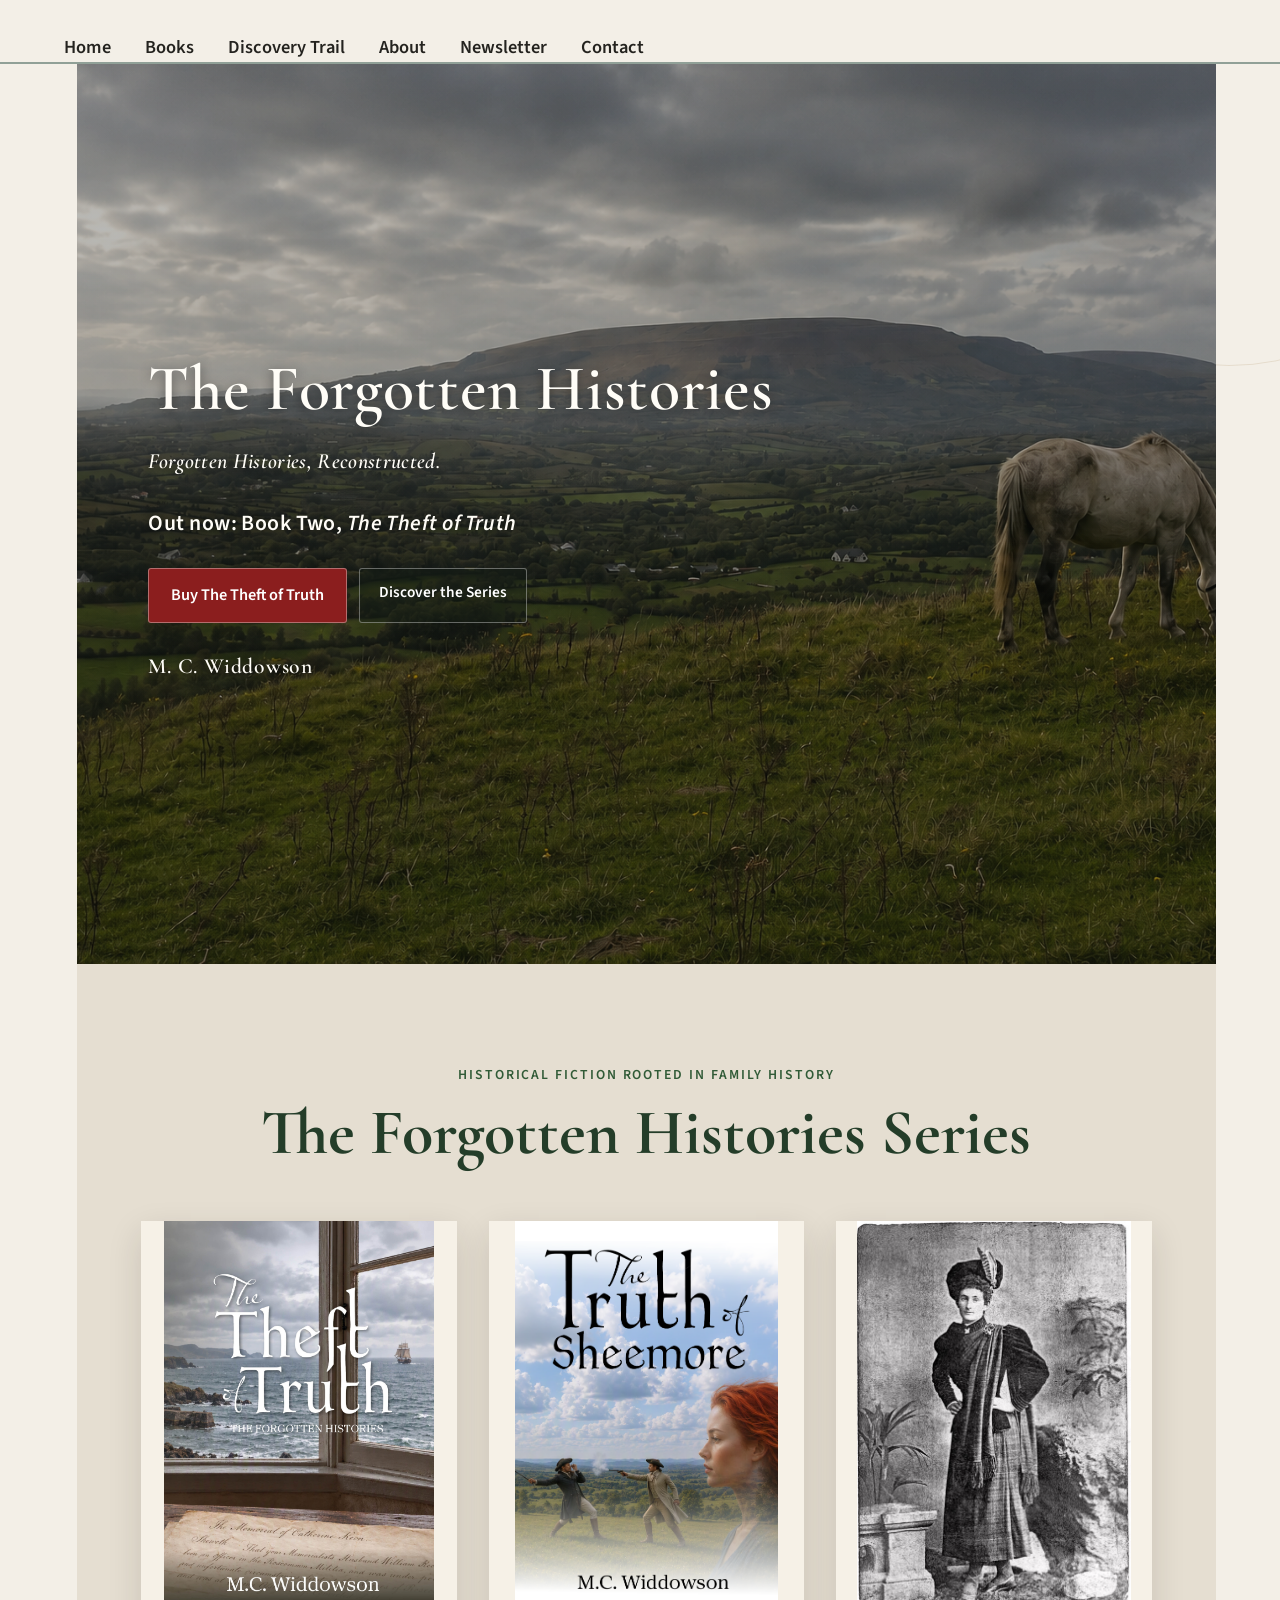
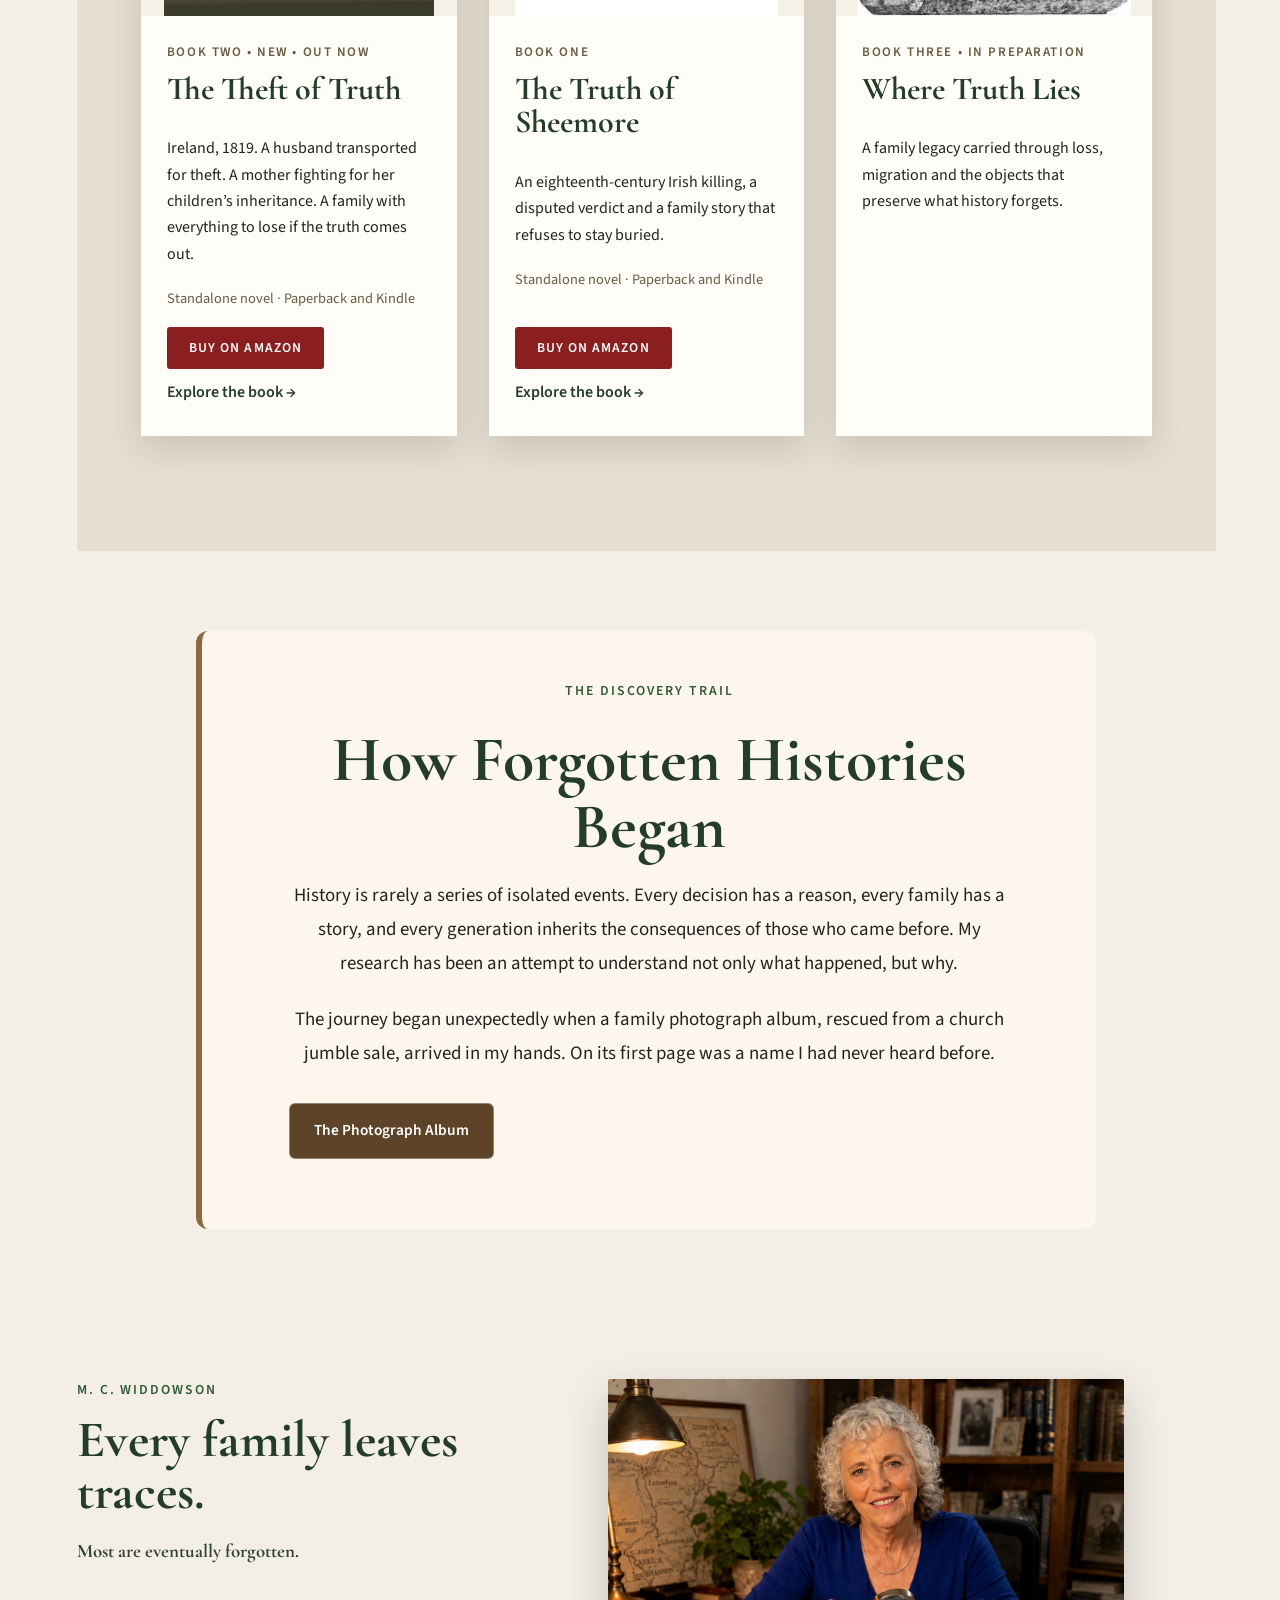
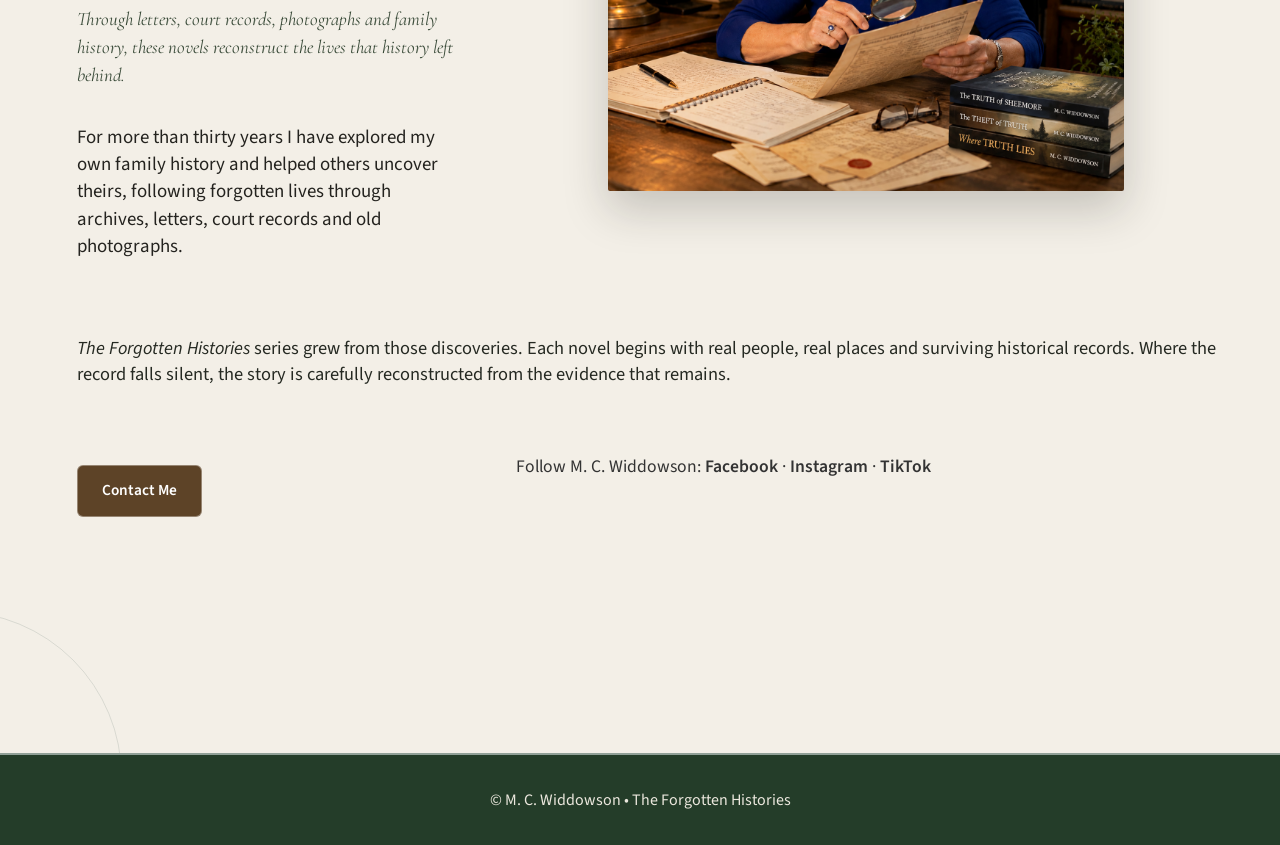
==== commit e40a7dbd: "Lead with The Theft of Truth as a standalone novel; shorter phone opening - New Theft of Truth descr" ====
--- a/index.html
+++ b/index.html
@@ -38,12 +38,6 @@
       <a class="button button-quiet" href="#books">Discover the Series</a>
     </div>
     <div class="authorline">M. C. Widdowson</div>
-    <div class="hero-book-links">
-  <div>The Forgotten Histories</div>
-  <a href="sheemore.html">Book One · The Truth of Sheemore</a>
-  <a href="theft-of-truth.html">Book Two · The Theft of Truth</a>
-  <span>Book Three · Where Truth Lies (in preparation)</span>
-</div>
   </div>
 </header>
 
@@ -53,6 +47,22 @@
     <h2>The Forgotten Histories Series</h2>
 <div class="series-grid">
     <article class="book-card">
+    <a class="book-image-link" href="theft-of-truth.html">
+      <img src="theft-cover.jpg" alt="Cover of The Theft of Truth by M. C. Widdowson">
+    </a>
+    <div class="book-copy">
+          <p class="book-number">Book Two • New • Out now</p>
+          <h3>The Theft of Truth</h3>
+          <p>Ireland, 1819. A husband transported for theft. A mother fighting for her children’s inheritance. A family with everything to lose if the truth comes out.</p>
+          <p class="book-formats">Standalone novel · Paperback and Kindle</p>
+          <div class="buy-row">
+            <a class="book-button" href="https://www.amazon.co.uk/dp/B0HP265FR1" target="_blank" rel="noopener">Buy on Amazon</a>
+            <a class="explore-link" href="theft-of-truth.html">Explore the book <span aria-hidden="true">→</span></a>
+          </div>
+         </div>
+      </article>
+
+      <article class="book-card">
   <a class="book-image-link" href="sheemore.html">
     <img
       class="book-card-image"
@@ -70,29 +80,13 @@
       family story that refuses to stay buried.
     </p>
 
-    <p class="book-formats">Paperback and Kindle</p>
+    <p class="book-formats">Standalone novel · Paperback and Kindle</p>
     <div class="buy-row">
       <a class="book-button" href="https://www.amazon.co.uk/dp/B0HDQBMN4W" target="_blank" rel="noopener">Buy on Amazon</a>
       <a class="explore-link" href="sheemore.html">Explore the book <span aria-hidden="true">→</span></a>
     </div>
   </div>
 </article>
-
-      <article class="book-card">
-    <a class="book-image-link" href="theft-of-truth.html">
-      <img src="theft-cover.jpg" alt="Cover of The Theft of Truth by M. C. Widdowson">
-    </a>
-    <div class="book-copy">
-          <p class="book-number">Book Two • New • Out now</p>
-          <h3>The Theft of Truth</h3>
-          <p>Letters, inheritance and a family record that may have been deliberately engineered.</p>
-          <p class="book-formats">Paperback and Kindle</p>
-          <div class="buy-row">
-            <a class="book-button" href="https://www.amazon.co.uk/dp/B0HP265FR1" target="_blank" rel="noopener">Buy on Amazon</a>
-            <a class="explore-link" href="theft-of-truth.html">Explore the book <span aria-hidden="true">→</span></a>
-          </div>
-         </div>
-      </article>
 
       <article class="book-card">
        <img src="where-truth-lies.jpg" alt="Historical family photograph connected with Where Truth Lies">
--- a/style.css
+++ b/style.css
@@ -1015,3 +1015,16 @@
 .series-grid .book-card-content {
   padding: 26px 26px 30px;
 }
+/* Shorter opening section on phones */
+@media (max-width: 700px) {
+  .hero {
+    min-height: auto;
+  }
+  .hero-content {
+    padding: 56px 0 48px;
+    transform: none;
+  }
+  .hero-content h1 {
+    font-size: 2.6rem;
+  }
+}
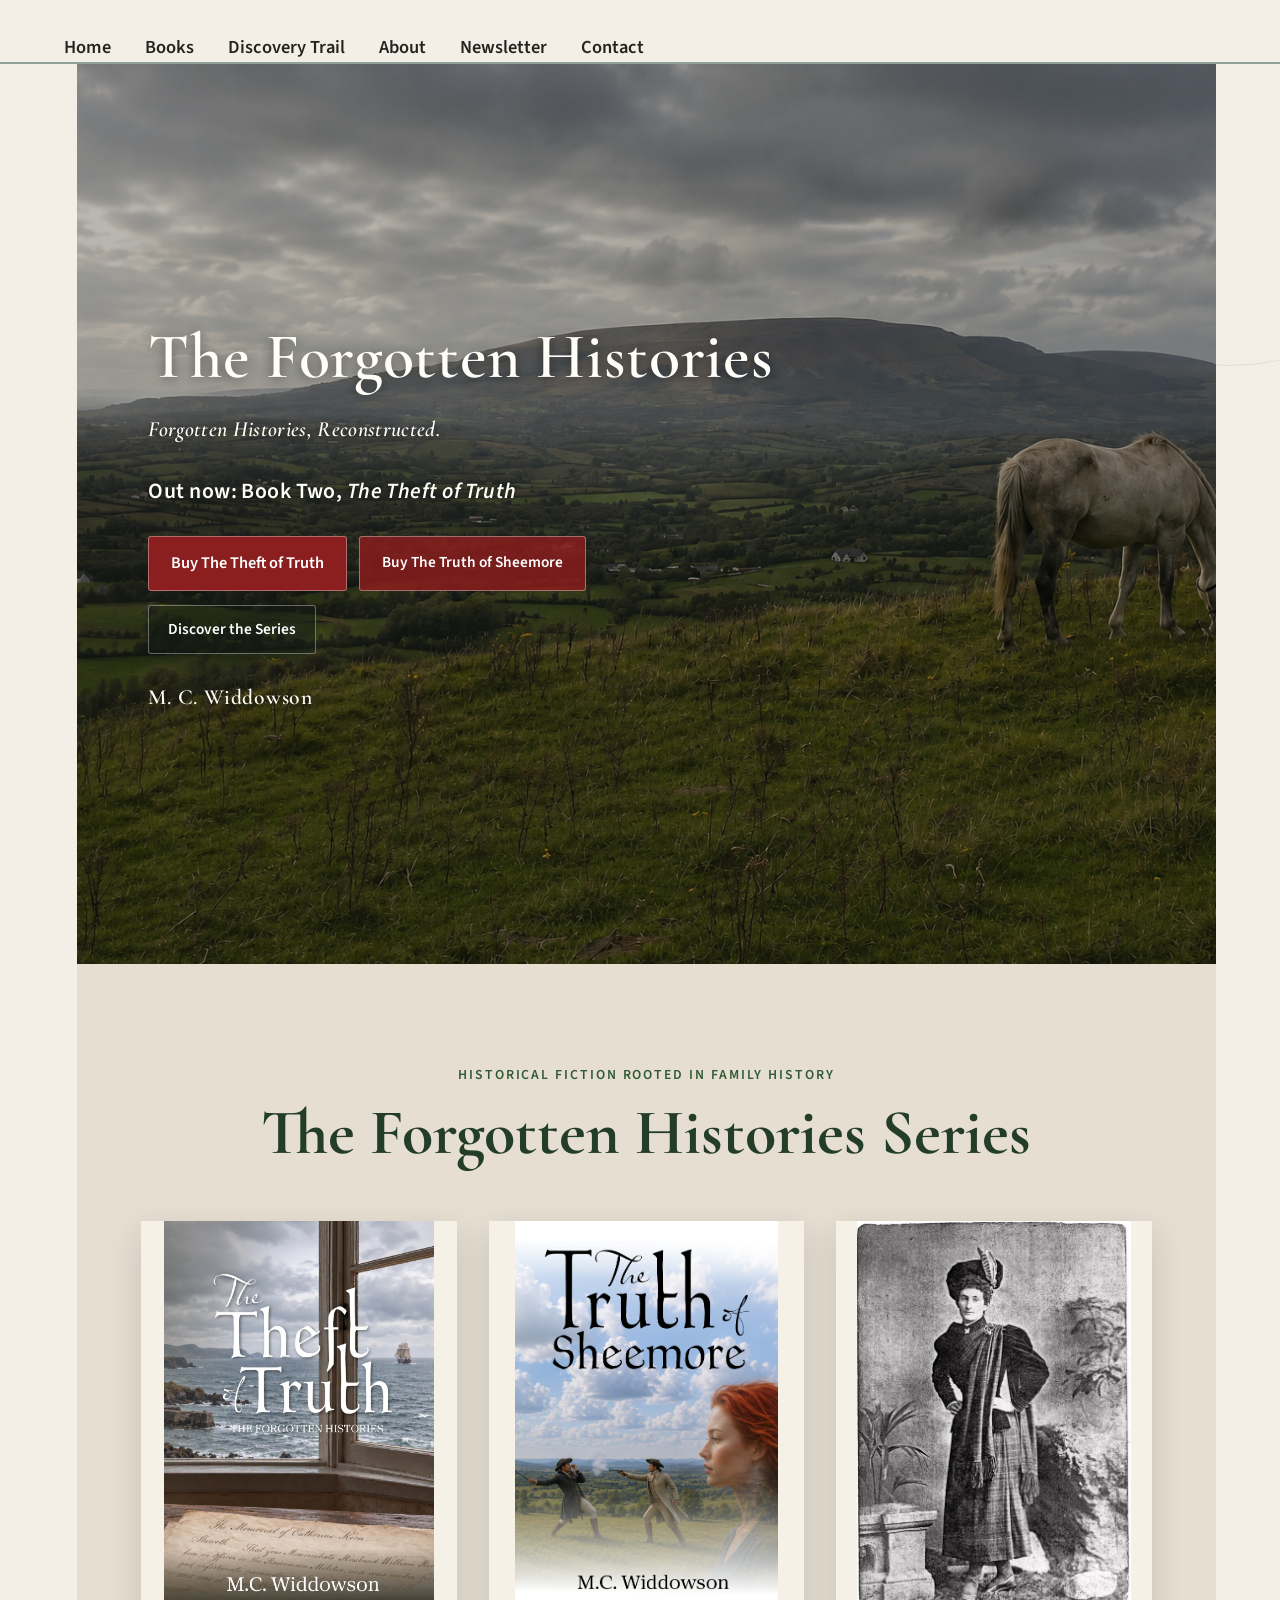
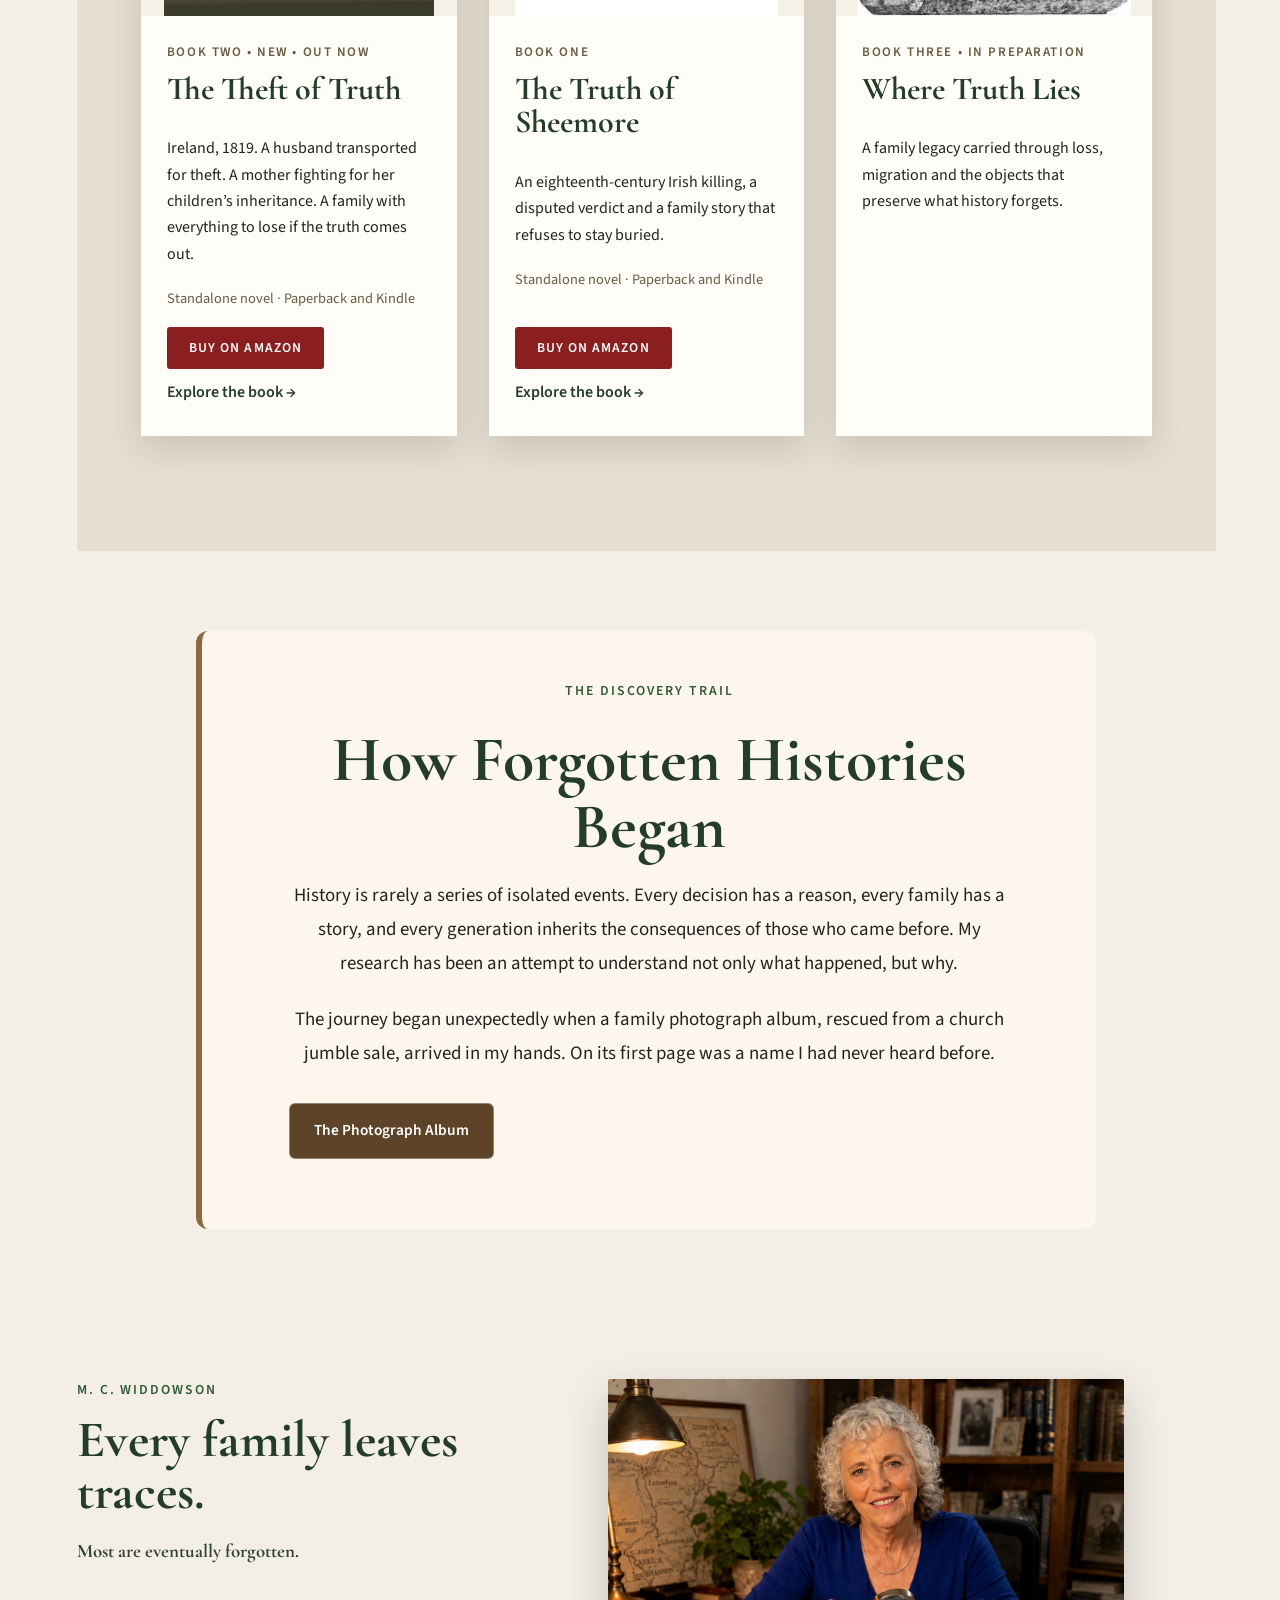
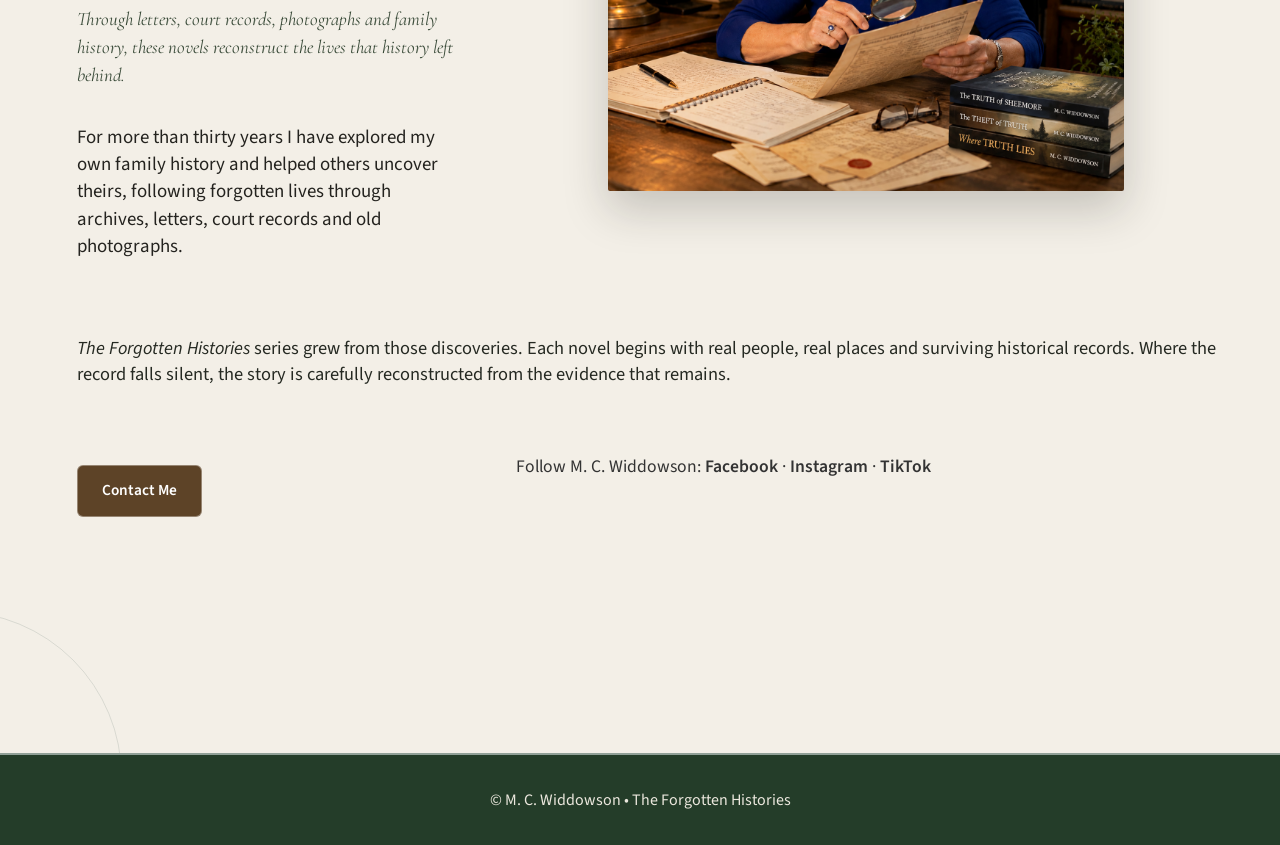
==== commit eabe081c: "Add Buy The Truth of Sheemore to the opening section Co-Authored-By: Claude Opus 5.5 <noreply@anthro" ====
--- a/index.html
+++ b/index.html
@@ -35,6 +35,9 @@
     <p class="hero-new">Out now: Book Two, <em>The Theft of Truth</em></p>
     <div class="hero-buttons">
       <a class="button button-buy" href="https://www.amazon.co.uk/dp/B0HP265FR1" target="_blank" rel="noopener">Buy The Theft of Truth</a>
+      <a class="button button-buy button-buy-second" href="https://www.amazon.co.uk/dp/B0HDQBMN4W" target="_blank" rel="noopener">Buy The Truth of Sheemore</a>
+    </div>
+    <div class="hero-buttons">
       <a class="button button-quiet" href="#books">Discover the Series</a>
     </div>
     <div class="authorline">M. C. Widdowson</div>
--- a/style.css
+++ b/style.css
@@ -1028,3 +1028,11 @@
     font-size: 2.6rem;
   }
 }
+/* Second buy button in the opening section: same colour, slightly quieter */
+.button-buy-second {
+  background: rgba(139, 30, 30, .82);
+  font-size: .96rem;
+}
+.hero-buttons + .hero-buttons {
+  margin-top: -12px;
+}
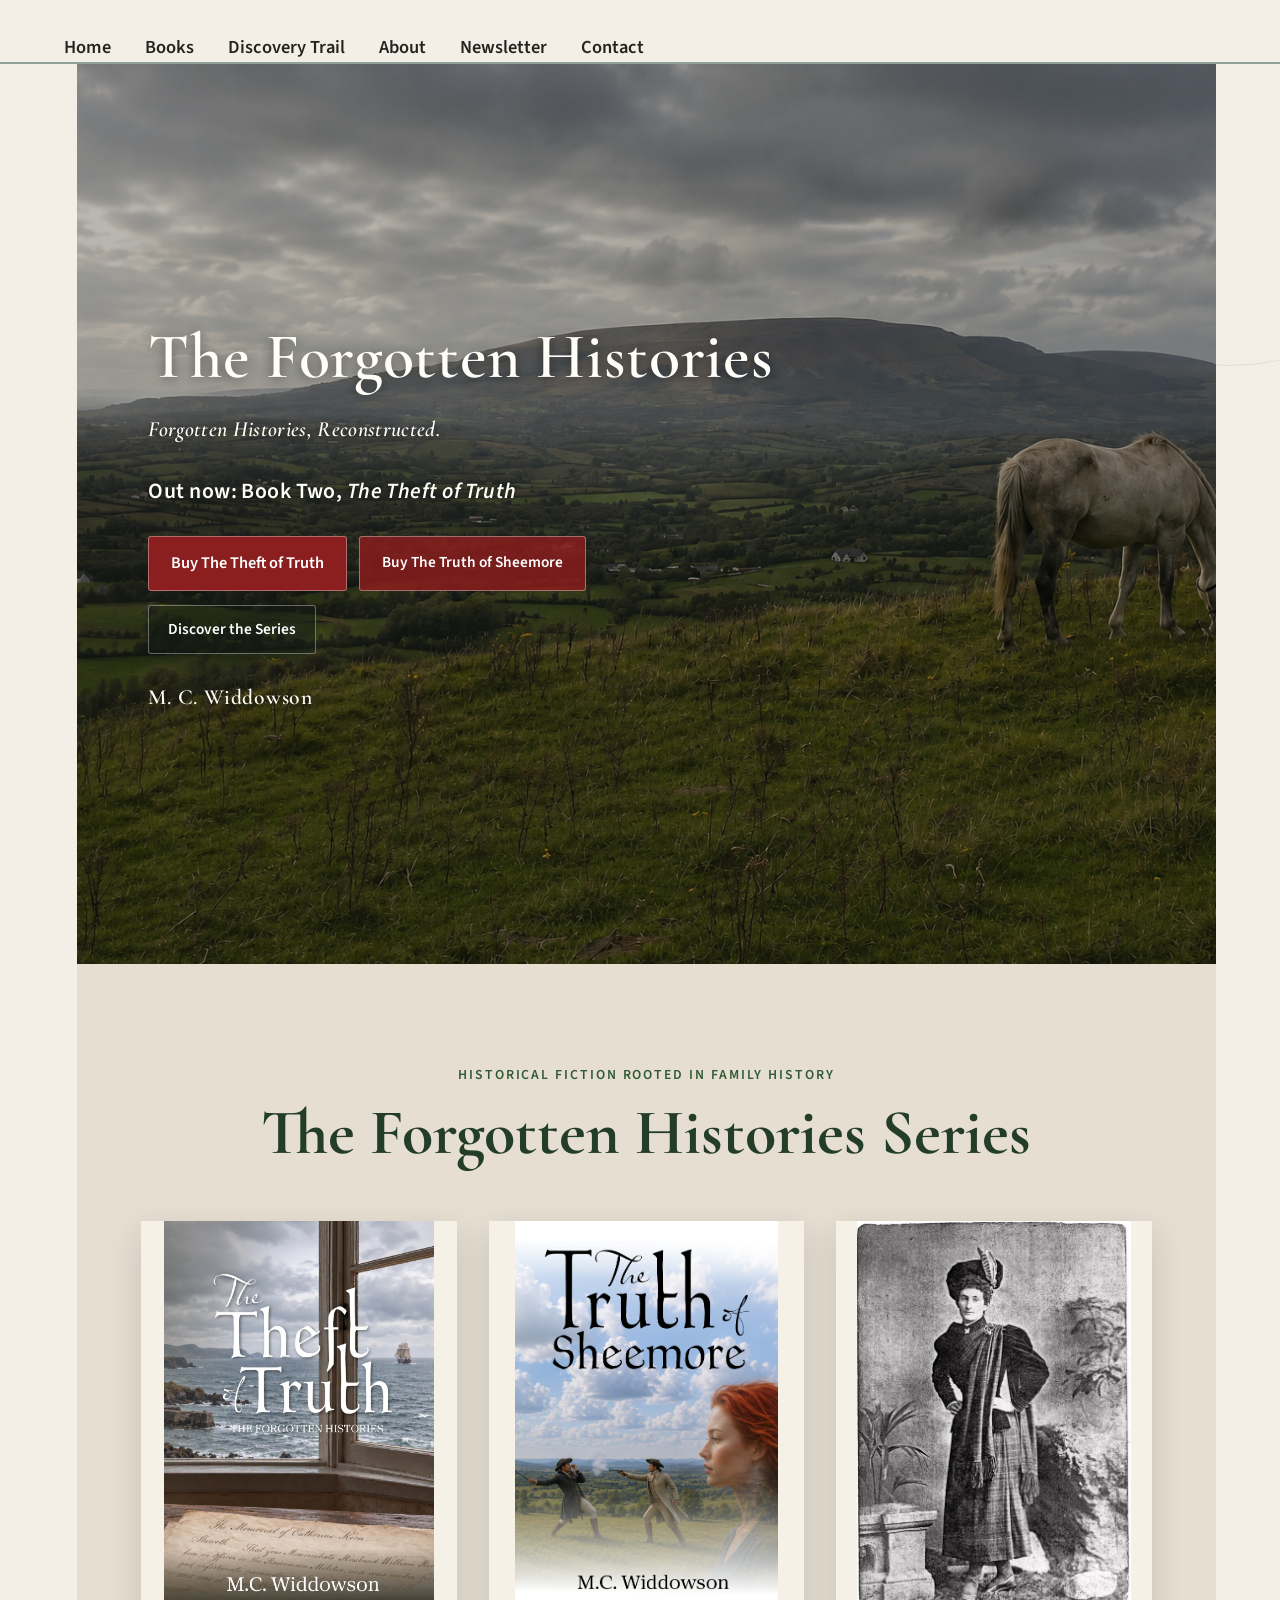
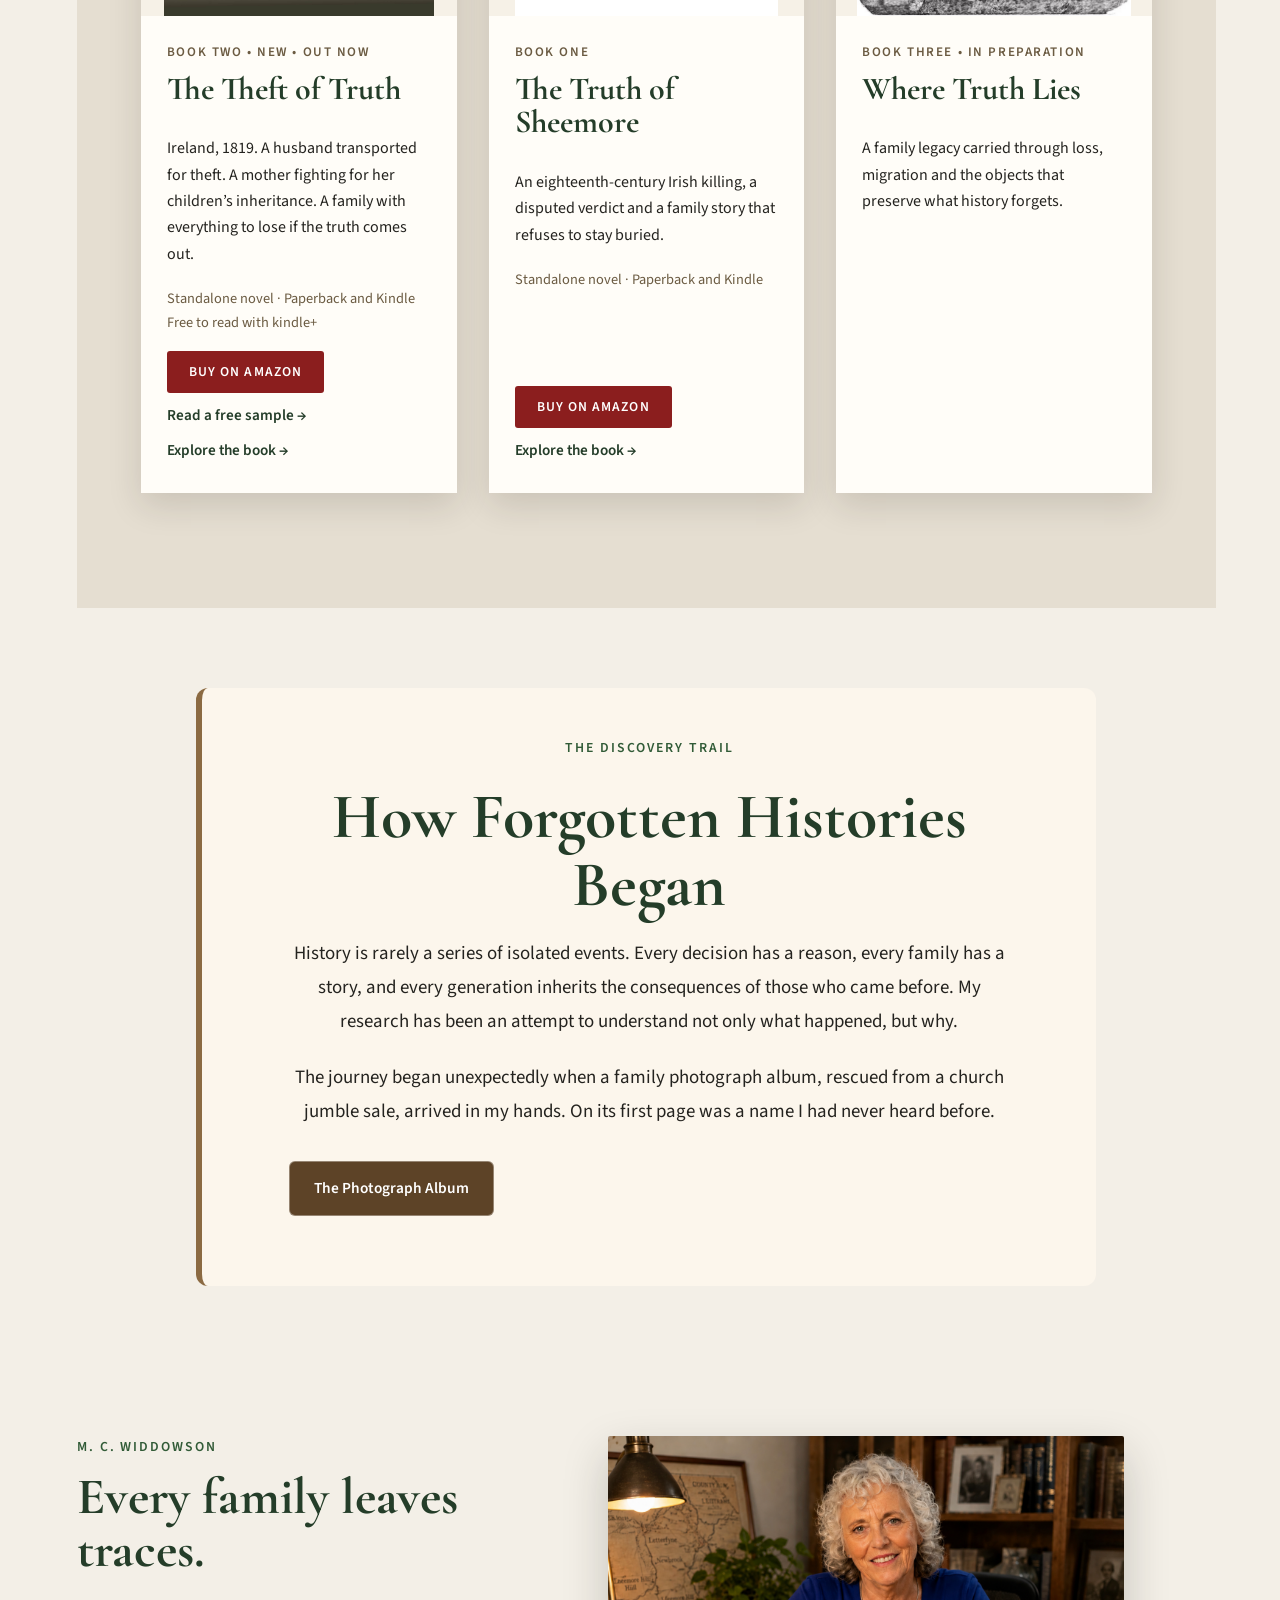
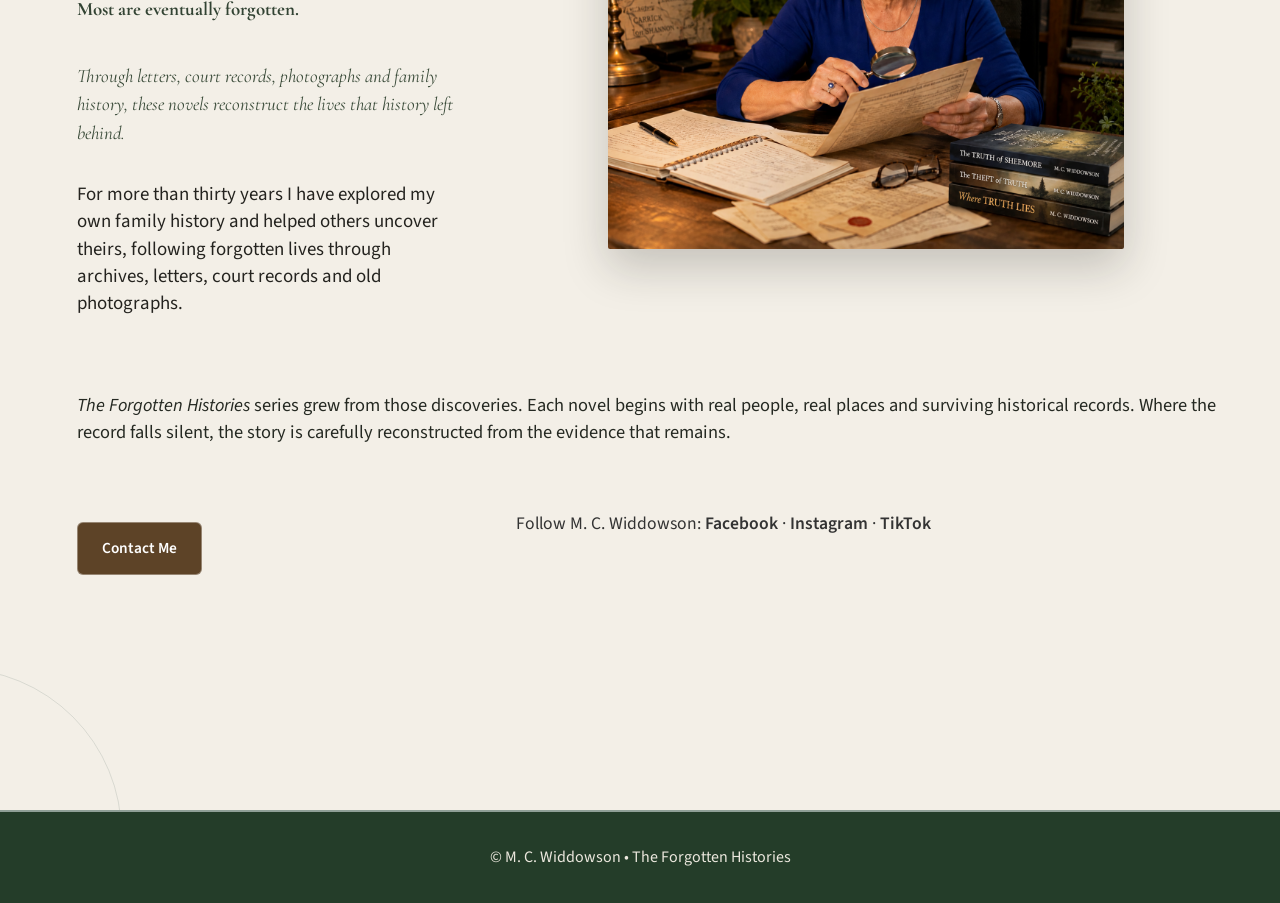
==== commit 09fdbaa2: "Add free sample link and kindle+ note for The Theft of Truth Co-Authored-By: Claude Opus 5.5 <norepl" ====
--- a/index.html
+++ b/index.html
@@ -57,9 +57,10 @@
           <p class="book-number">Book Two • New • Out now</p>
           <h3>The Theft of Truth</h3>
           <p>Ireland, 1819. A husband transported for theft. A mother fighting for her children’s inheritance. A family with everything to lose if the truth comes out.</p>
-          <p class="book-formats">Standalone novel · Paperback and Kindle</p>
+          <p class="book-formats">Standalone novel · Paperback and Kindle<br>Free to read with kindle+</p>
           <div class="buy-row">
             <a class="book-button" href="https://www.amazon.co.uk/dp/B0HP265FR1" target="_blank" rel="noopener">Buy on Amazon</a>
+            <a class="explore-link" href="https://read.amazon.co.uk/kp/embed?asin=B0HHRXZYHZ&amp;preview=newtab" target="_blank" rel="noopener">Read a free sample <span aria-hidden="true">→</span></a>
             <a class="explore-link" href="theft-of-truth.html">Explore the book <span aria-hidden="true">→</span></a>
           </div>
          </div>
--- a/style.css
+++ b/style.css
@@ -1036,3 +1036,4 @@
 .hero-buttons + .hero-buttons {
   margin-top: -12px;
 }
+.buy-row .explore-link { font-size: .95rem; }
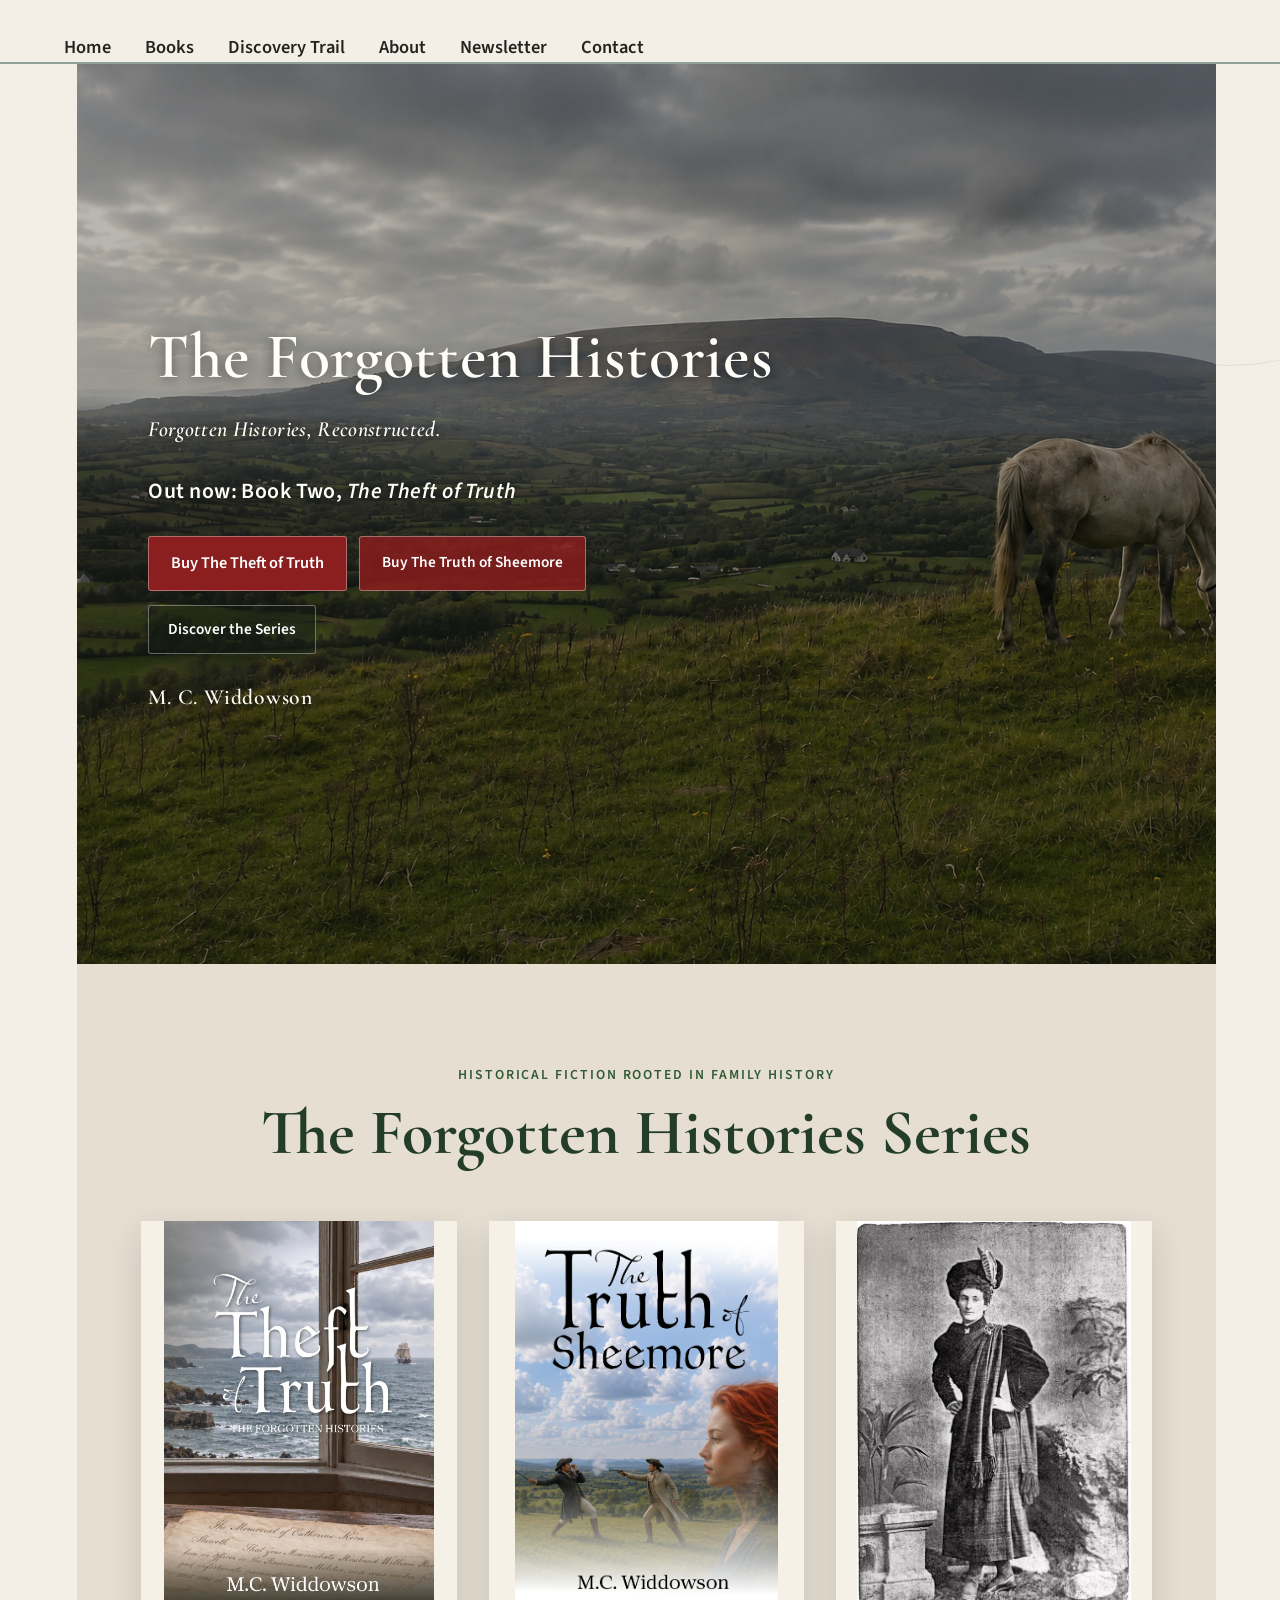
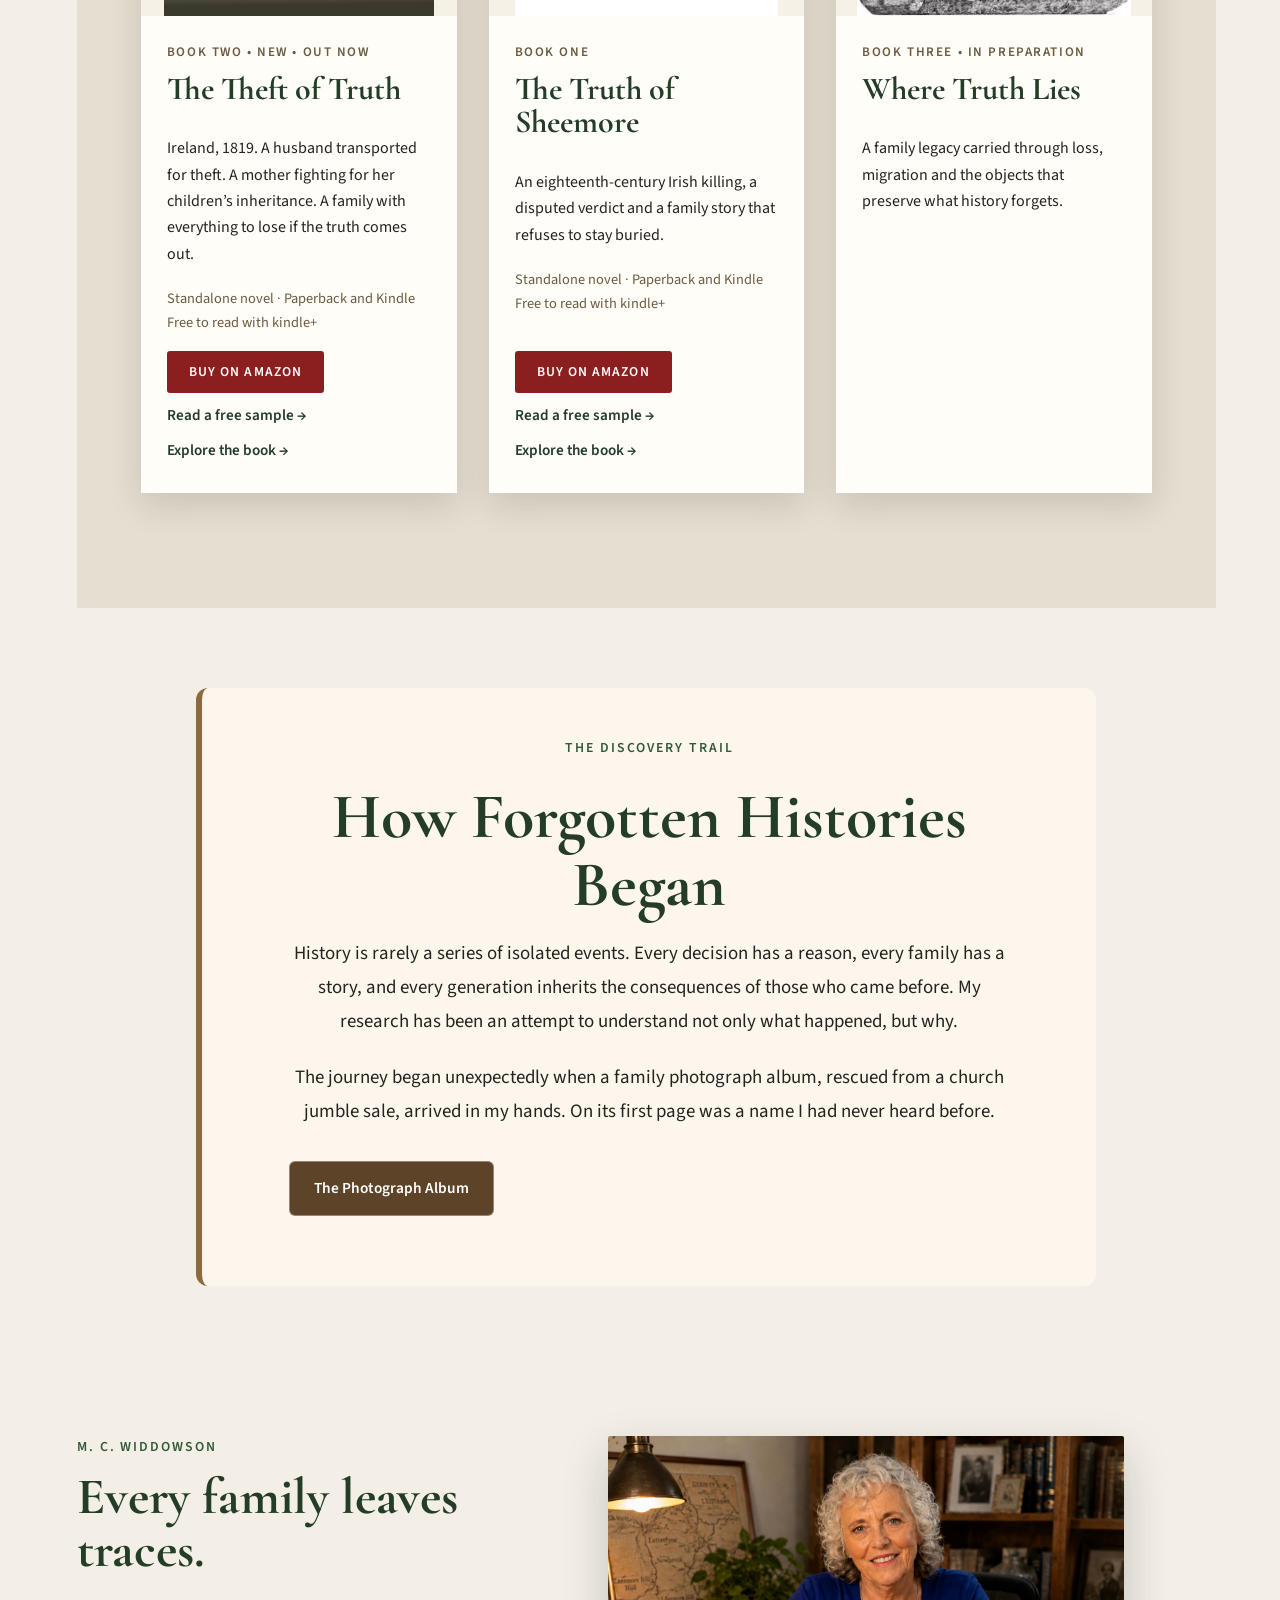
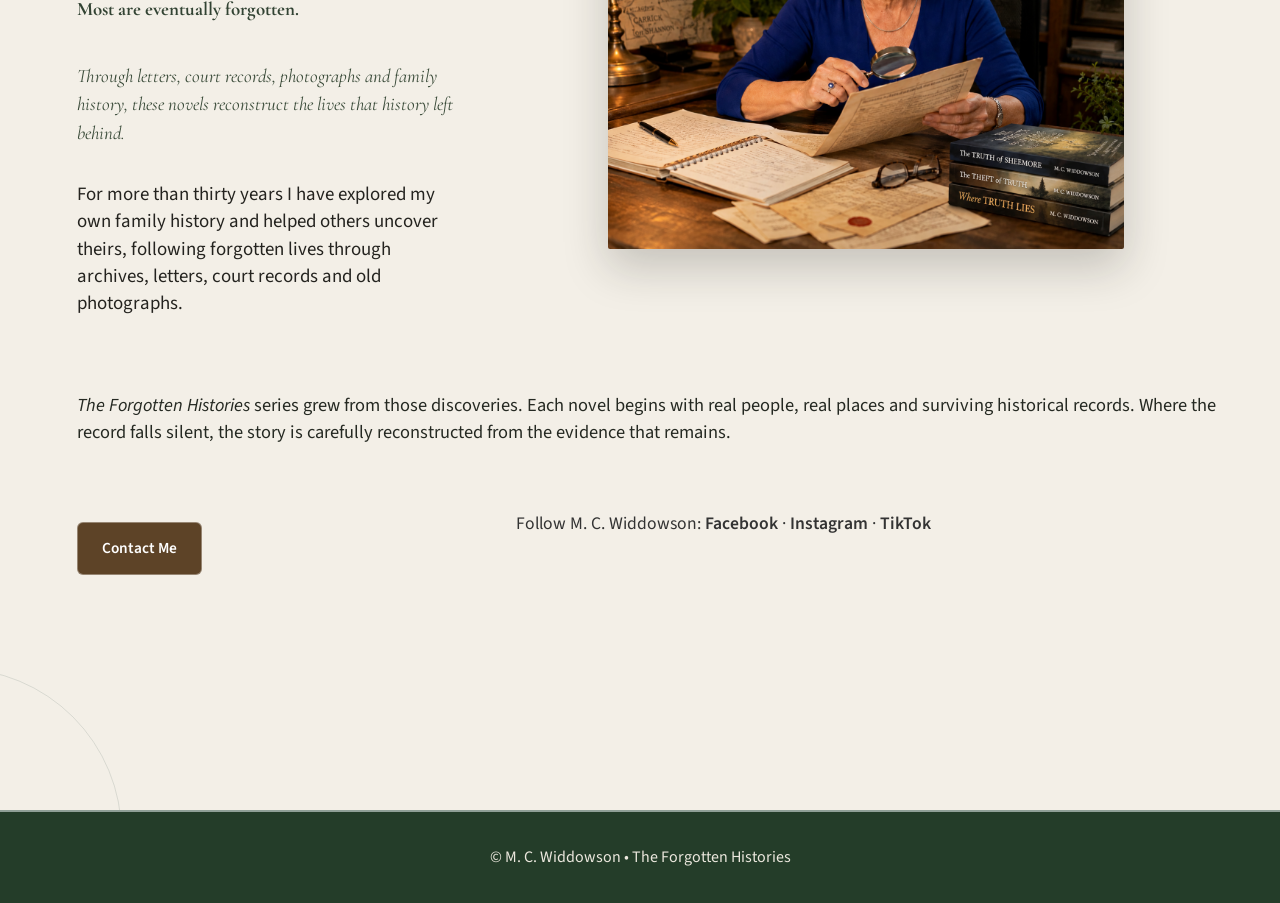
==== commit 23ae5c9b: "Add free sample link and kindle+ note for The Truth of Sheemore Co-Authored-By: Claude Opus 5.5 <nor" ====
--- a/index.html
+++ b/index.html
@@ -84,9 +84,10 @@
       family story that refuses to stay buried.
     </p>
 
-    <p class="book-formats">Standalone novel · Paperback and Kindle</p>
+    <p class="book-formats">Standalone novel · Paperback and Kindle<br>Free to read with kindle+</p>
     <div class="buy-row">
       <a class="book-button" href="https://www.amazon.co.uk/dp/B0HDQBMN4W" target="_blank" rel="noopener">Buy on Amazon</a>
+      <a class="explore-link" href="https://read.amazon.co.uk/kp/embed?asin=B0HDQBMN4W&amp;preview=newtab" target="_blank" rel="noopener">Read a free sample <span aria-hidden="true">→</span></a>
       <a class="explore-link" href="sheemore.html">Explore the book <span aria-hidden="true">→</span></a>
     </div>
   </div>
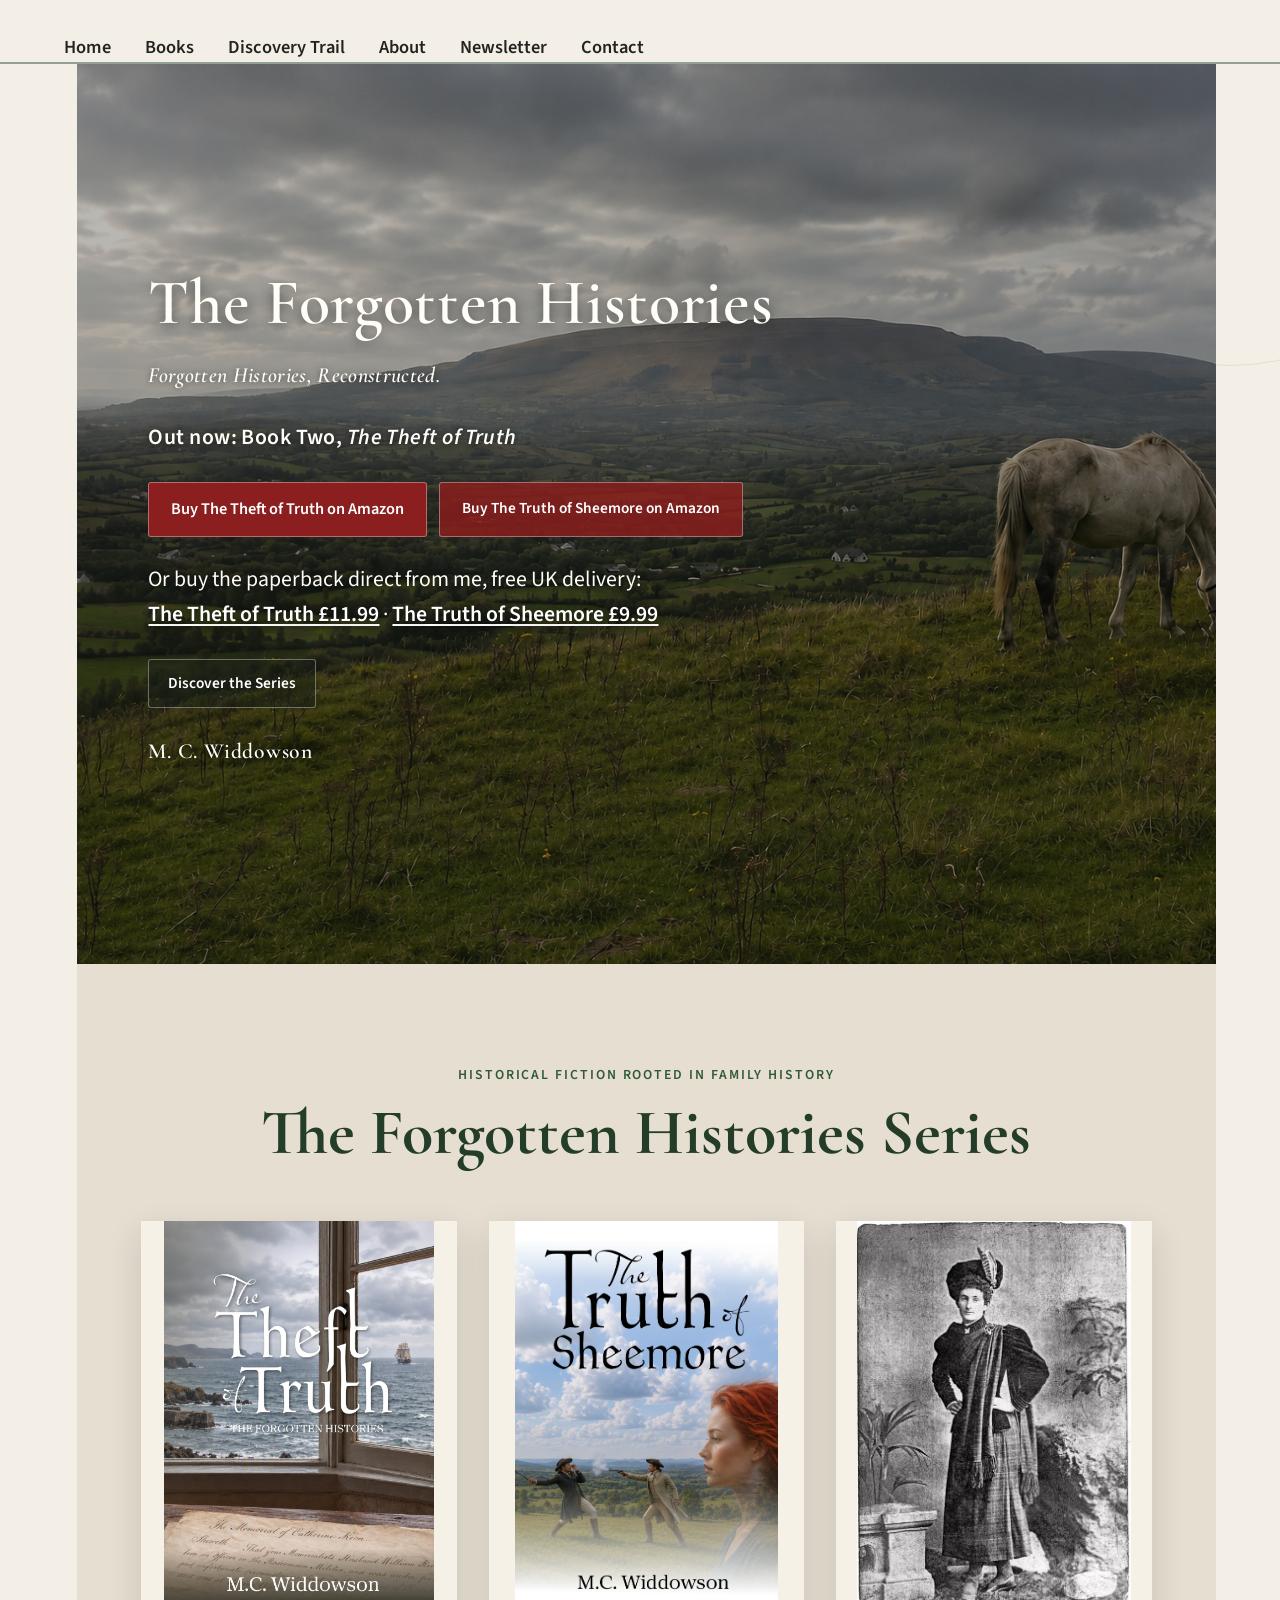
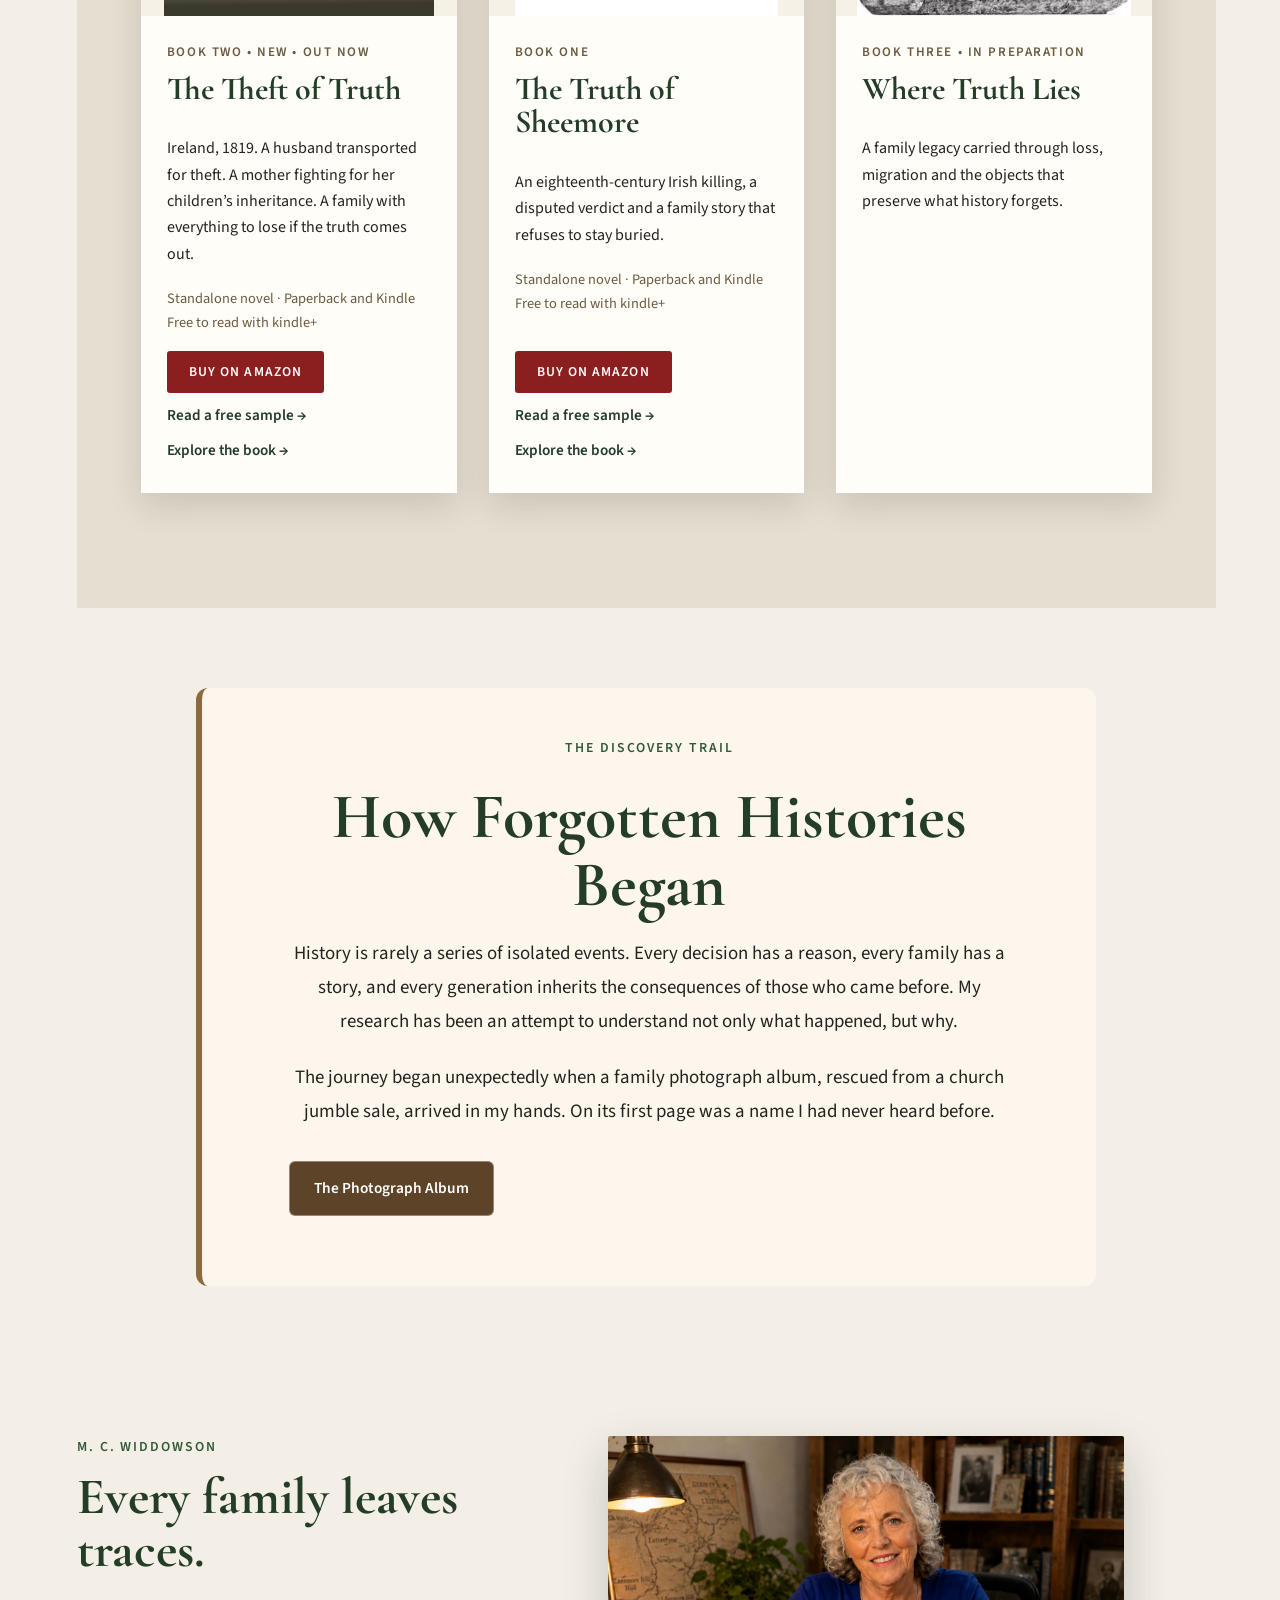
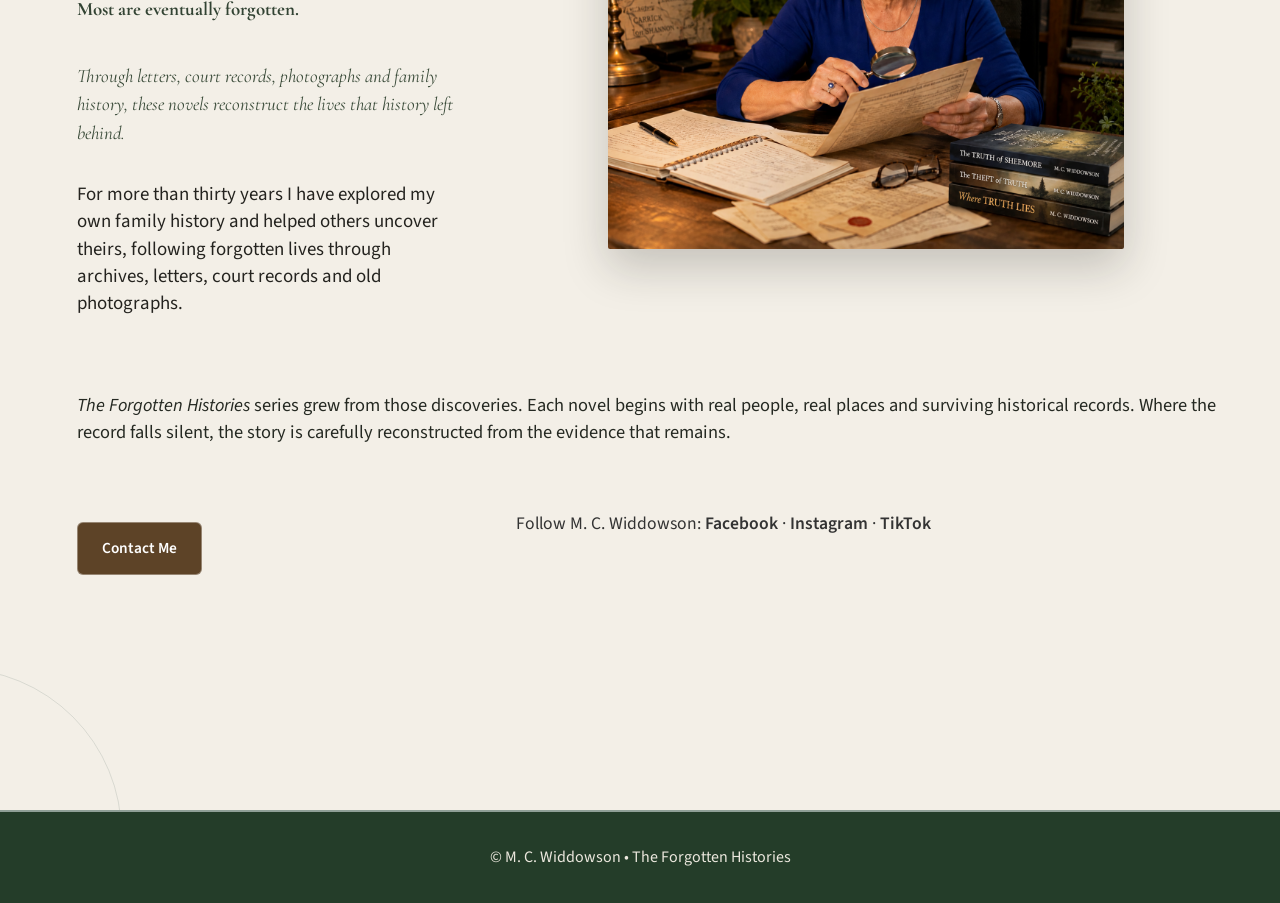
==== commit 2dba6356: "Home page: label Amazon buttons and add Buy direct links (Stripe, free UK delivery) Co-Authored-By: " ====
--- a/index.html
+++ b/index.html
@@ -34,9 +34,12 @@
     <p class="hero-tagline">Forgotten Histories, Reconstructed.</p>
     <p class="hero-new">Out now: Book Two, <em>The Theft of Truth</em></p>
     <div class="hero-buttons">
-      <a class="button button-buy" href="https://www.amazon.co.uk/dp/B0HP265FR1" target="_blank" rel="noopener">Buy The Theft of Truth</a>
-      <a class="button button-buy button-buy-second" href="https://www.amazon.co.uk/dp/B0HDQBMN4W" target="_blank" rel="noopener">Buy The Truth of Sheemore</a>
+      <a class="button button-buy" href="https://www.amazon.co.uk/dp/B0HP265FR1" target="_blank" rel="noopener">Buy The Theft of Truth on Amazon</a>
+      <a class="button button-buy button-buy-second" href="https://www.amazon.co.uk/dp/B0HDQBMN4W" target="_blank" rel="noopener">Buy The Truth of Sheemore on Amazon</a>
     </div>
+    <p class="hero-direct">Or buy the paperback direct from me, free UK delivery:
+      <a href="https://buy.stripe.com/00weVfbpf2nqaHXcKiffy01" target="_blank" rel="noopener">The Theft of Truth £11.99</a> ·
+      <a href="https://buy.stripe.com/eVq6oJ1OF0fi6rH11Affy00" target="_blank" rel="noopener">The Truth of Sheemore £9.99</a></p>
     <div class="hero-buttons">
       <a class="button button-quiet" href="#books">Discover the Series</a>
     </div>
--- a/style.css
+++ b/style.css
@@ -963,6 +963,19 @@
   font-weight: 600;
   letter-spacing: .02em;
 }
+.hero-direct {
+  margin: 4px 0 14px;
+  font-size: .98rem;
+  line-height: 1.6;
+}
+.hero-direct a {
+  color: #fff;
+  font-weight: 600;
+  text-decoration: underline;
+  text-underline-offset: 3px;
+  white-space: nowrap;
+}
+.hero-direct a:hover, .hero-direct a:focus { color: #f3e3b5; }
 .hero-buttons {
   display: flex;
   flex-wrap: wrap;
